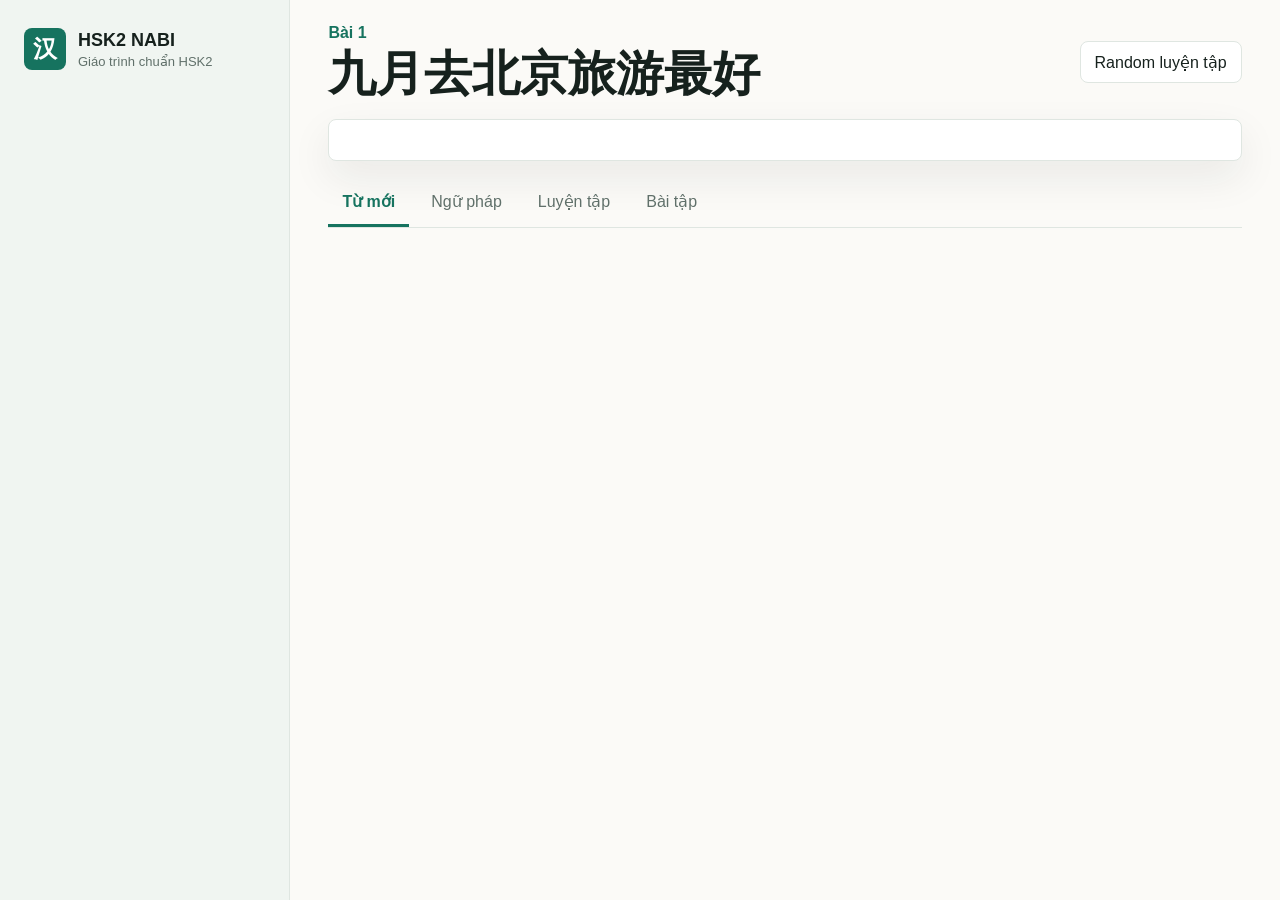
==== index.html @ 7298170f "Add files via upload" ====
<!DOCTYPE html>
<html lang="vi">
<head>
  <meta charset="UTF-8" />
  <meta name="viewport" content="width=device-width, initial-scale=1.0" />
  <meta name="description" content="Web App học HSK2 theo Giáo trình Chuẩn HSK2, data-driven, có luyện tập và nộp bài qua Telegram." />
  <title>HSK2 NABI</title>
  <link rel="stylesheet" href="styles.css" />
</head>
<body>
  <div class="app-shell">
    <aside class="sidebar">
      <div class="brand">
        <div class="brand-mark">汉</div>
        <div>
          <strong>HSK2 NABI</strong>
          <span>Giáo trình chuẩn HSK2</span>
        </div>
      </div>
      <nav id="lessonNav" class="lesson-nav" aria-label="Danh sách bài học"></nav>
    </aside>

    <main class="main">
      <header class="topbar">
        <button id="menuBtn" class="icon-btn mobile-only" type="button" aria-label="Mở danh sách bài">☰</button>
        <div>
          <p id="crumb" class="crumb">Bài 1</p>
          <h1 id="lessonTitle">九月去北京旅游最好</h1>
        </div>
        <button id="shufflePracticeBtn" class="secondary-btn" type="button">Random luyện tập</button>
      </header>

      <section id="lockedNotice" class="notice hidden">
        Bài này đang chờ bổ sung dữ liệu. Khi có file dữ liệu đúng template, giao diện sẽ dùng lại cấu trúc hiện tại.
      </section>

      <section id="lessonHero" class="lesson-hero"></section>

      <div class="tabs" role="tablist" aria-label="Mục học">
        <button class="tab active" data-tab="vocab" type="button">Từ mới</button>
        <button class="tab" data-tab="grammar" type="button">Ngữ pháp</button>
        <button class="tab" data-tab="practice" type="button">Luyện tập</button>
        <button class="tab" data-tab="homework" type="button">Bài tập</button>
      </div>

      <section id="tabContent" class="tab-content"></section>
    </main>
  </div>

  <div id="toast" class="toast hidden" role="status"></div>

  <script src="data/lesson01.js"></script>
  <script src="data/lesson02.js"></script>
  <script src="data/lesson03.js"></script>
  <script src="data/lesson04.js"></script>
  <script src="data/lesson05.js"></script>
  <script src="data/lesson06.js"></script>
  <script src="data/lesson07.js"></script>
  <script src="data/lesson08.js"></script>
  <script src="data/lesson09.js"></script>
  <script src="data/lesson10.js"></script>
  <script src="data/lesson11.js"></script>
  <script src="data/lesson12.js"></script>
  <script src="data/lesson13.js"></script>
  <script src="data/lesson14.js"></script>
  <script src="data/lesson15.js"></script>
  <script src="data/review01.js"></script>
  <script src="data/review02.js"></script>
  <script src="app.js"></script>
</body>
</html>
---- styles.css ----
:root {
  --ink: #16211d;
  --muted: #60706a;
  --paper: #fbfaf7;
  --panel: #ffffff;
  --line: #dfe6e1;
  --green: #16735f;
  --green-soft: #e8f4ef;
  --red: #b94343;
  --red-soft: #f9e9e7;
  --gold: #b7831d;
  --gold-soft: #fff3d6;
  --blue: #276b9f;
  --blue-soft: #e8f2fa;
  --shadow: 0 16px 40px rgba(29, 42, 37, .08);
}

* { box-sizing: border-box; }
body {
  margin: 0;
  min-height: 100vh;
  font-family: Arial, "Helvetica Neue", sans-serif;
  color: var(--ink);
  background: var(--paper);
}
button, input, select, textarea { font: inherit; }
button { cursor: pointer; }
.app-shell { display: grid; grid-template-columns: 290px 1fr; min-height: 100vh; }
.sidebar {
  position: sticky;
  top: 0;
  height: 100vh;
  padding: 22px 16px;
  background: #f0f5f1;
  border-right: 1px solid var(--line);
  overflow: auto;
}
.brand { display: flex; gap: 12px; align-items: center; padding: 6px 8px 18px; }
.brand-mark {
  width: 42px; height: 42px; display: grid; place-items: center;
  background: var(--green); color: white; border-radius: 8px; font-size: 24px; font-weight: 700;
}
.brand strong { display: block; font-size: 18px; }
.brand span { display: block; color: var(--muted); font-size: 13px; margin-top: 3px; }
.lesson-nav { display: grid; gap: 8px; }
.lesson-btn {
  width: 100%; text-align: left; border: 1px solid transparent; background: transparent;
  border-radius: 8px; padding: 11px 12px; color: var(--ink);
}
.lesson-btn:hover { background: #fff; border-color: var(--line); }
.lesson-btn.active { background: var(--green); color: #fff; }
.lesson-btn.locked { color: #84928d; }
.lesson-btn small { display: block; margin-top: 3px; opacity: .78; line-height: 1.3; }
.main { padding: 24px clamp(16px, 3vw, 42px) 48px; min-width: 0; }
.topbar {
  display: flex; align-items: center; justify-content: space-between; gap: 18px;
  margin-bottom: 18px;
}
.crumb { color: var(--green); font-weight: 700; margin: 0 0 6px; }
h1 { margin: 0; font-size: clamp(28px, 4vw, 48px); letter-spacing: 0; line-height: 1.1; }
h2 { margin: 0 0 14px; font-size: 24px; }
h3 { margin: 0 0 10px; font-size: 18px; }
.secondary-btn, .primary-btn, .ghost-btn, .icon-btn {
  border: 1px solid var(--line); background: #fff; color: var(--ink);
  border-radius: 8px; padding: 10px 14px; min-height: 42px;
}
.primary-btn { background: var(--green); color: #fff; border-color: var(--green); }
.ghost-btn { background: transparent; }
.icon-btn { width: 42px; padding: 0; }
.mobile-only { display: none; }
.notice, .lesson-hero, .panel {
  background: var(--panel); border: 1px solid var(--line); border-radius: 8px; box-shadow: var(--shadow);
}
.notice { padding: 14px 16px; margin-bottom: 16px; color: var(--gold); background: var(--gold-soft); }
.hidden { display: none !important; }
.lesson-hero {
  padding: 20px; margin-bottom: 16px;
  display: grid; grid-template-columns: 1.2fr .8fr; gap: 16px;
}
.hero-card { border-left: 4px solid var(--green); padding-left: 14px; }
.source-badge {
  display: inline-flex; align-items: center; gap: 6px; border-radius: 999px;
  padding: 5px 9px; font-size: 12px; font-weight: 700; background: var(--green-soft); color: var(--green);
}
.source-badge.ai { background: var(--blue-soft); color: var(--blue); }
.source-badge.book { background: var(--gold-soft); color: var(--gold); }
.source-badge.inferred { background: #f2eef8; color: #6a4c93; }
.hero-meta { display: grid; grid-template-columns: repeat(3, 1fr); gap: 10px; }
.meta-box { background: #f6f8f6; border: 1px solid var(--line); border-radius: 8px; padding: 12px; }
.meta-box strong { display: block; font-size: 22px; }
.meta-box span { color: var(--muted); font-size: 13px; }
.tabs {
  display: flex; gap: 8px; border-bottom: 1px solid var(--line); margin: 18px 0;
  overflow-x: auto;
}
.tab {
  border: 0; background: transparent; padding: 13px 14px; color: var(--muted);
  border-bottom: 3px solid transparent; white-space: nowrap;
}
.tab.active { color: var(--green); border-color: var(--green); font-weight: 700; }
.tab-content { display: grid; gap: 16px; }
.panel { padding: 18px; }
.grid { display: grid; gap: 14px; }
.two { grid-template-columns: repeat(2, minmax(0, 1fr)); }
.three { grid-template-columns: repeat(3, minmax(0, 1fr)); }
.vocab-card { border: 1px solid var(--line); border-radius: 8px; padding: 15px; background: #fff; }
.hanzi { font-size: 32px; font-weight: 700; }
.pinyin { color: var(--blue); margin-top: 4px; }
.meaning { font-weight: 700; margin-top: 10px; }
.example { color: var(--muted); line-height: 1.55; margin-top: 10px; }
.mode-bar { display: flex; flex-wrap: wrap; gap: 8px; margin-bottom: 14px; }
.mode-btn { border: 1px solid var(--line); background: #fff; border-radius: 999px; padding: 8px 12px; }
.mode-btn.active { background: var(--green); border-color: var(--green); color: #fff; }
.quiz-box { border: 1px solid var(--line); border-radius: 8px; padding: 16px; background: #fff; }
.prompt { font-size: 24px; font-weight: 700; margin: 8px 0 14px; line-height: 1.35; }
.options { display: grid; gap: 10px; }
.option-btn {
  text-align: left; border: 1px solid var(--line); background: #fff; border-radius: 8px; padding: 12px;
}
.option-btn.correct { border-color: var(--green); background: var(--green-soft); }
.option-btn.wrong { border-color: var(--red); background: var(--red-soft); }
.flashcard {
  min-height: 210px; display: grid; place-items: center; text-align: center;
  border: 1px solid var(--line); border-radius: 8px; background: #fff; padding: 24px;
}
.flashcard .hanzi { font-size: 58px; }
.match-grid { display: grid; grid-template-columns: 1fr 1fr; gap: 12px; }
.match-col { display: grid; gap: 8px; }
.match-item { border: 1px solid var(--line); background: #fff; border-radius: 8px; padding: 11px; min-height: 48px; }
.match-item.selected { outline: 3px solid #9ccdbf; }
.match-item.done { background: var(--green-soft); border-color: var(--green); }
.fill-input {
  width: 100%; border: 1px solid var(--line); border-radius: 8px; padding: 12px;
}
.grammar-item { border-left: 4px solid var(--blue); padding-left: 14px; margin-bottom: 16px; }
.structure { font-weight: 700; color: var(--blue); }
.exercise { border-top: 1px solid var(--line); padding-top: 16px; margin-top: 16px; }
.exercise-head { display: flex; justify-content: space-between; gap: 12px; align-items: start; margin-bottom: 12px; }
.exercise-title { margin: 0; font-weight: 700; }
.answer-row { margin-top: 10px; color: var(--muted); }
.actions { display: flex; flex-wrap: wrap; gap: 10px; margin-top: 16px; }
.submission { display: grid; gap: 12px; max-width: 560px; }
.result-box { margin-top: 16px; border-radius: 8px; padding: 16px; background: var(--green-soft); border: 1px solid #b7dbd0; }
.result-box.bad { background: var(--red-soft); border-color: #edc0bc; }
.script-box {
  white-space: pre-wrap; background: #f5f7f6; border: 1px solid var(--line);
  border-radius: 8px; padding: 12px; line-height: 1.6;
}
.toast {
  position: fixed; right: 18px; bottom: 18px; background: var(--ink); color: #fff;
  border-radius: 8px; padding: 12px 14px; max-width: 360px; box-shadow: var(--shadow);
}
@media (max-width: 860px) {
  .app-shell { grid-template-columns: 1fr; }
  .sidebar { position: fixed; z-index: 10; inset: 0 auto 0 0; width: 290px; transform: translateX(-105%); transition: .2s; }
  .sidebar.open { transform: translateX(0); }
  .mobile-only { display: inline-grid; place-items: center; }
  .lesson-hero, .two, .three { grid-template-columns: 1fr; }
  .topbar { align-items: start; }
  #shufflePracticeBtn { display: none; }
  .prompt { font-size: 22px; }
  .hanzi { font-size: 36px; }
  .flashcard .hanzi { font-size: 64px; }
  .match-grid { grid-template-columns: 1fr; }
  .mode-bar { flex-wrap: nowrap; overflow-x: auto; padding-bottom: 4px; }
}
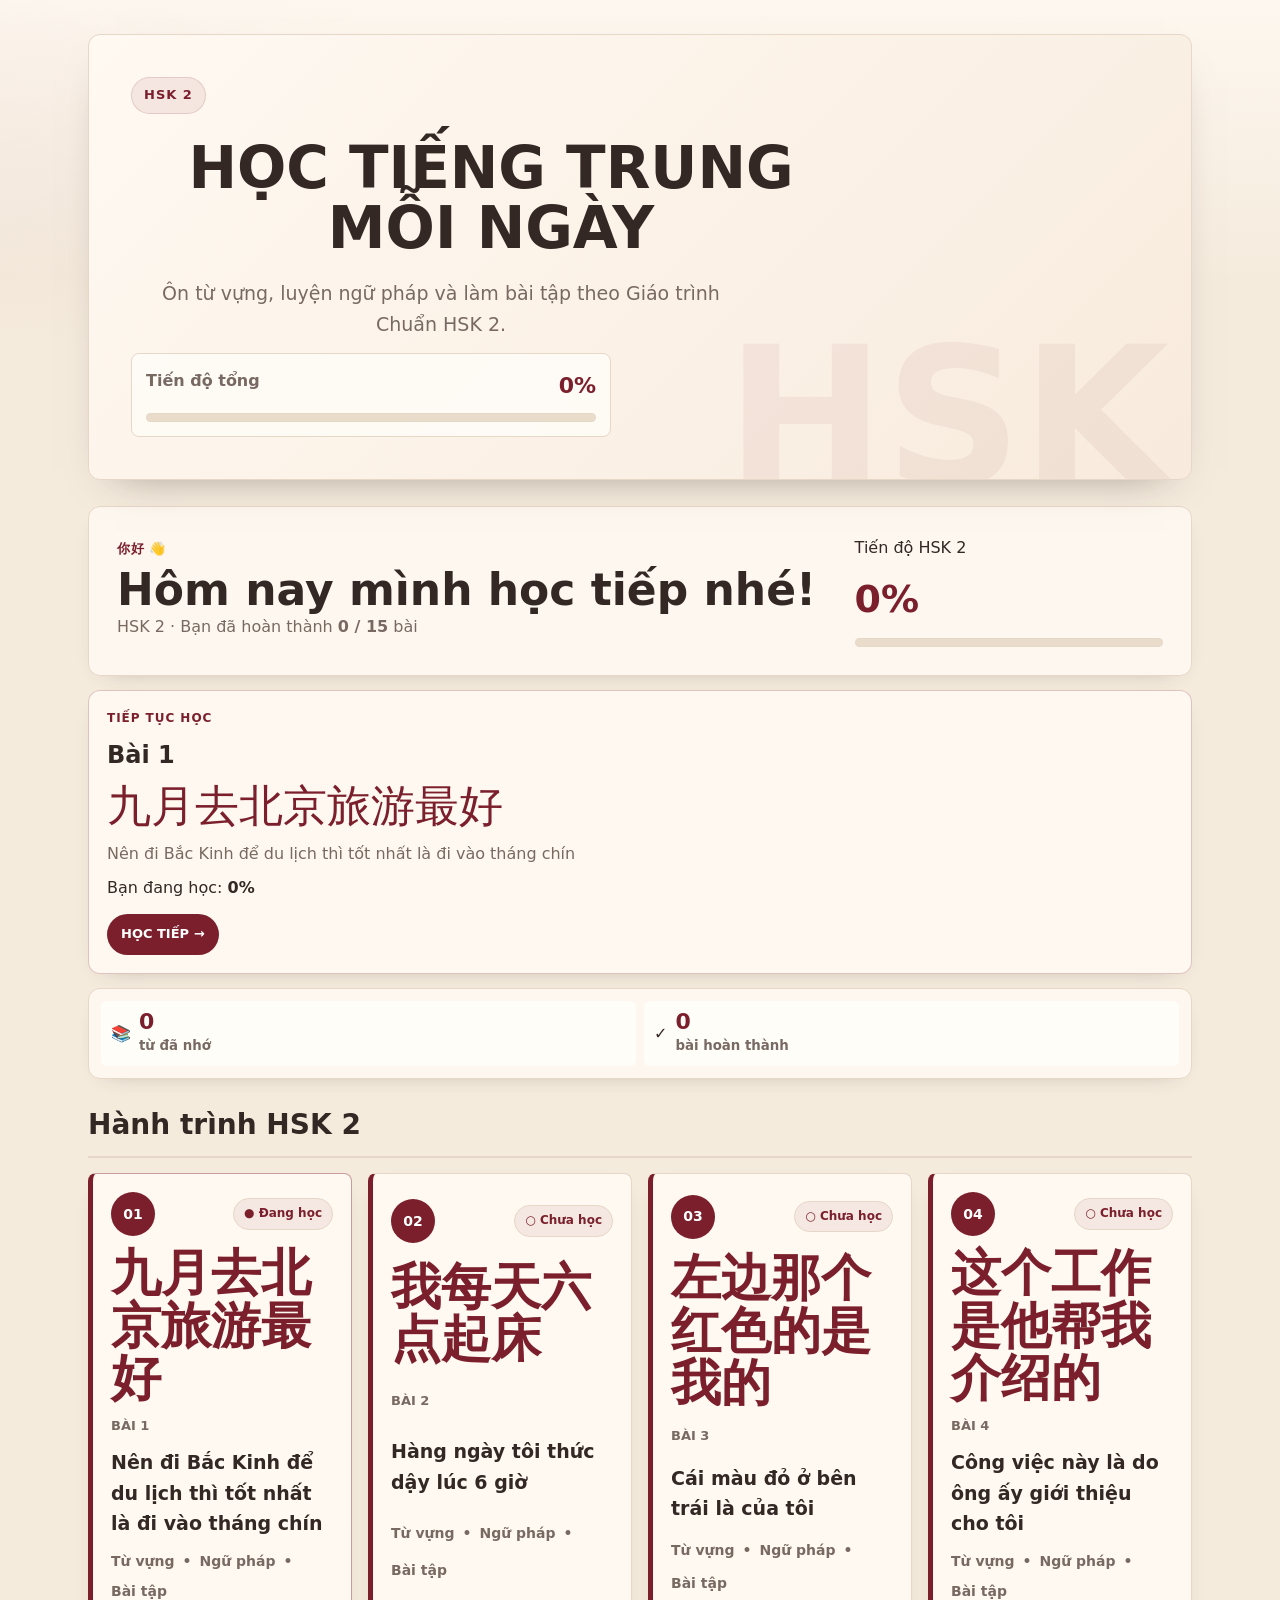
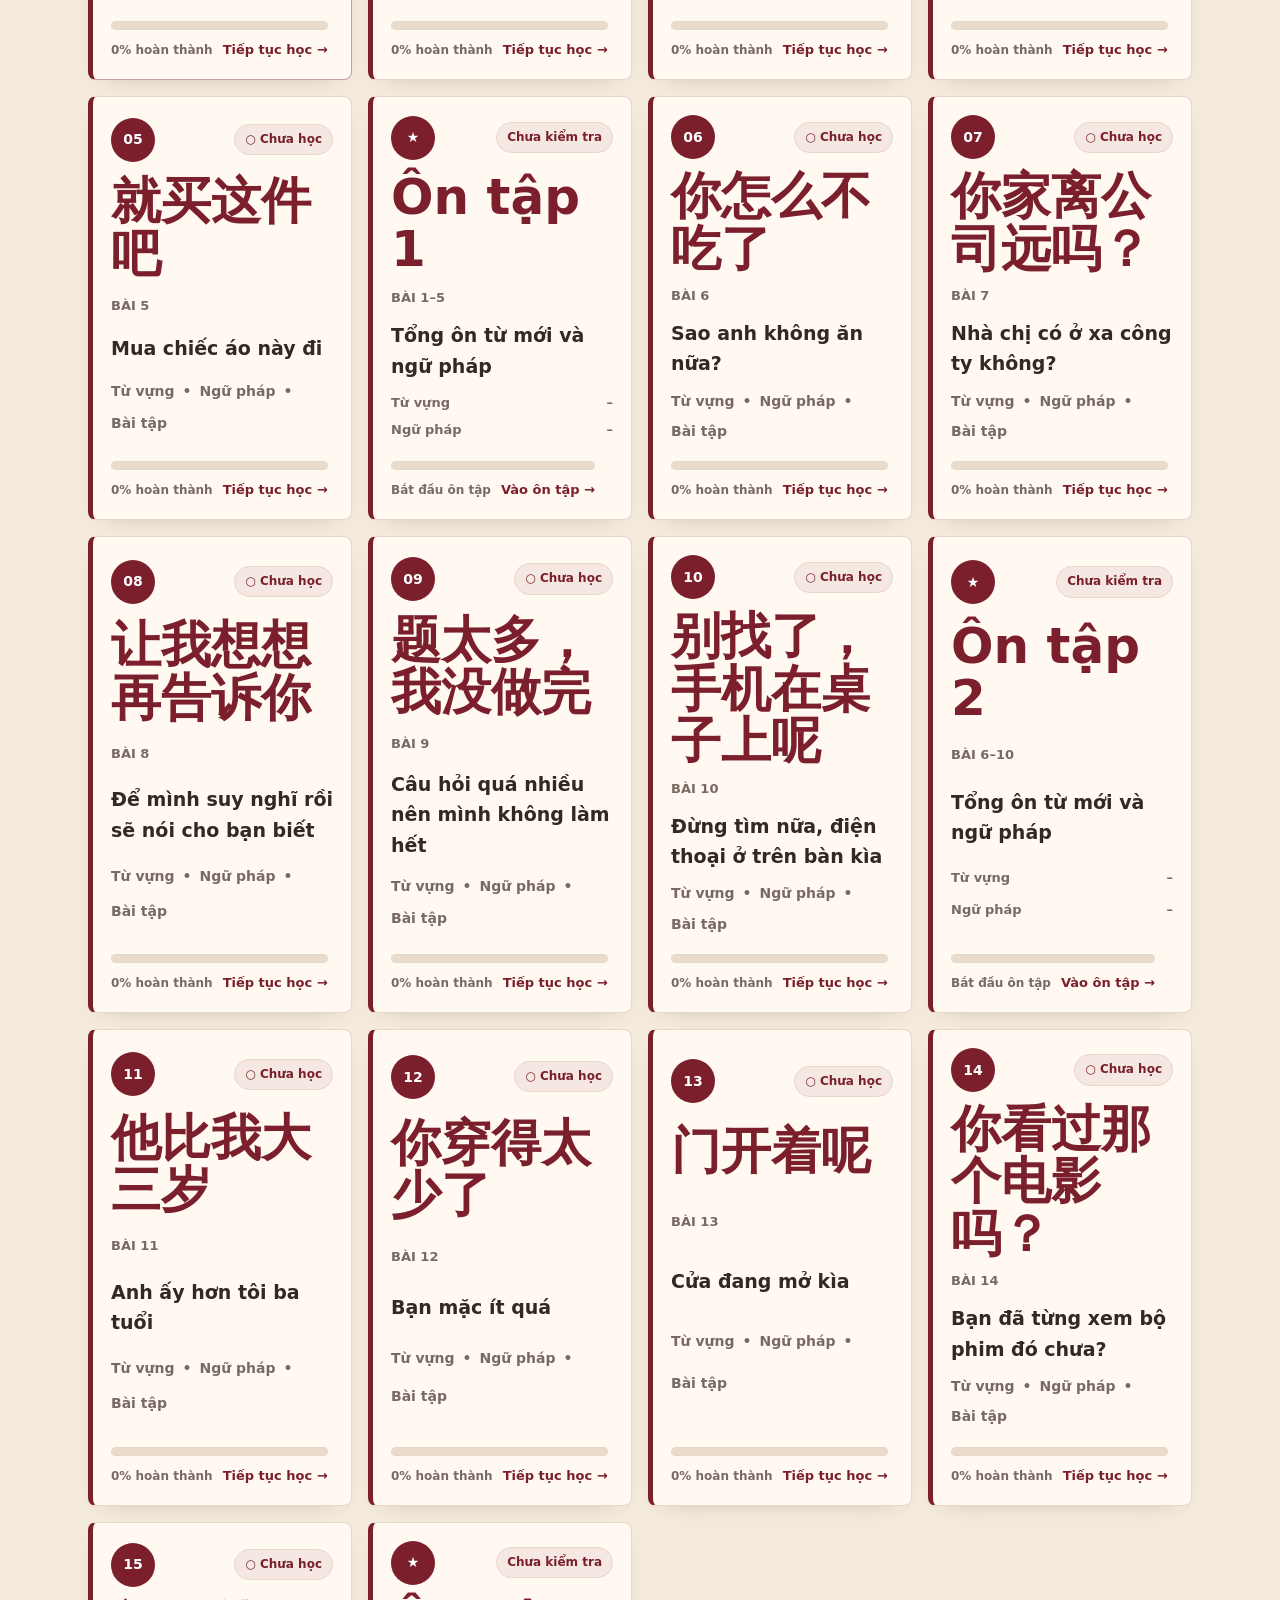
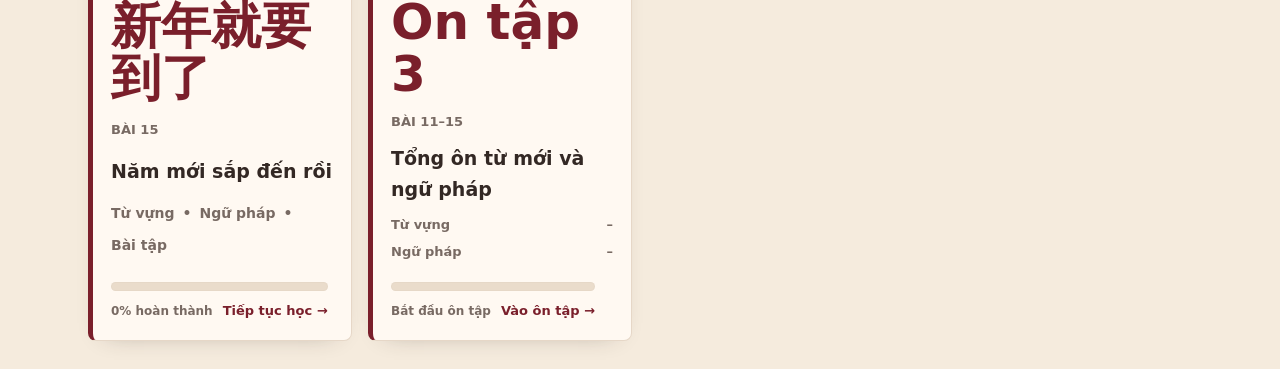
==== commit ecc596a4: "Package complete HSK2 web app for GitHub" ====
--- a/index.html
+++ b/index.html
@@ -1,71 +1,40 @@
 <!DOCTYPE html>
 <html lang="vi">
 <head>
-  <meta charset="UTF-8" />
-  <meta name="viewport" content="width=device-width, initial-scale=1.0" />
-  <meta name="description" content="Web App học HSK2 theo Giáo trình Chuẩn HSK2, data-driven, có luyện tập và nộp bài qua Telegram." />
-  <title>HSK2 NABI</title>
-  <link rel="stylesheet" href="styles.css" />
+  <meta charset="UTF-8">
+  <meta name="viewport" content="width=device-width, initial-scale=1.0, maximum-scale=1.0, user-scalable=no">
+  <title>Khóa học Chuẩn HSK2 - NABI</title>
+  <link rel="icon" href="data:,">
+  <link rel="stylesheet" href="styles/main.css">
 </head>
 <body>
-  <div class="app-shell">
-    <aside class="sidebar">
-      <div class="brand">
-        <div class="brand-mark">汉</div>
+  <div class="container home-container">
+    <header class="home-header">
+      <div class="header-badge">HSK 2</div>
+      <h1>HỌC TIẾNG TRUNG MỖI NGÀY</h1>
+      <p>Ôn từ vựng, luyện ngữ pháp và làm bài tập theo Giáo trình Chuẩn HSK 2.</p>
+      <div class="home-progress-card">
         <div>
-          <strong>HSK2 NABI</strong>
-          <span>Giáo trình chuẩn HSK2</span>
+          <span class="home-progress-label">Tiến độ tổng</span>
+          <strong id="overall-progress-text">0%</strong>
+        </div>
+        <div class="progress-bar-container">
+          <div id="overall-progress-bar" class="progress-bar" style="width: 0%;"></div>
         </div>
       </div>
-      <nav id="lessonNav" class="lesson-nav" aria-label="Danh sách bài học"></nav>
-    </aside>
+    </header>
 
-    <main class="main">
-      <header class="topbar">
-        <button id="menuBtn" class="icon-btn mobile-only" type="button" aria-label="Mở danh sách bài">☰</button>
-        <div>
-          <p id="crumb" class="crumb">Bài 1</p>
-          <h1 id="lessonTitle">九月去北京旅游最好</h1>
-        </div>
-        <button id="shufflePracticeBtn" class="secondary-btn" type="button">Random luyện tập</button>
-      </header>
-
-      <section id="lockedNotice" class="notice hidden">
-        Bài này đang chờ bổ sung dữ liệu. Khi có file dữ liệu đúng template, giao diện sẽ dùng lại cấu trúc hiện tại.
-      </section>
-
-      <section id="lessonHero" class="lesson-hero"></section>
-
-      <div class="tabs" role="tablist" aria-label="Mục học">
-        <button class="tab active" data-tab="vocab" type="button">Từ mới</button>
-        <button class="tab" data-tab="grammar" type="button">Ngữ pháp</button>
-        <button class="tab" data-tab="practice" type="button">Luyện tập</button>
-        <button class="tab" data-tab="homework" type="button">Bài tập</button>
+    <main>
+      <div class="course-stage-header">
+        <h2>Giai đoạn 1: Bài 1 – Bài 8</h2>
       </div>
 
-      <section id="tabContent" class="tab-content"></section>
+      <div class="lesson-grid" id="lesson-grid"></div>
     </main>
   </div>
 
-  <div id="toast" class="toast hidden" role="status"></div>
-
-  <script src="data/lesson01.js"></script>
-  <script src="data/lesson02.js"></script>
-  <script src="data/lesson03.js"></script>
-  <script src="data/lesson04.js"></script>
-  <script src="data/lesson05.js"></script>
-  <script src="data/lesson06.js"></script>
-  <script src="data/lesson07.js"></script>
-  <script src="data/lesson08.js"></script>
-  <script src="data/lesson09.js"></script>
-  <script src="data/lesson10.js"></script>
-  <script src="data/lesson11.js"></script>
-  <script src="data/lesson12.js"></script>
-  <script src="data/lesson13.js"></script>
-  <script src="data/lesson14.js"></script>
-  <script src="data/lesson15.js"></script>
-  <script src="data/review01.js"></script>
-  <script src="data/review02.js"></script>
-  <script src="app.js"></script>
+  <script src="data/lesson-manifest.js"></script>
+  <script src="js/storage.js"></script>
+  <script src="js/app.js"></script>
 </body>
 </html>
--- a/styles/main.css
+++ b/styles/main.css
@@ -0,0 +1,3743 @@
+/* ==========================================================================
+   HSK2 Learning Web App - Complete Responsive Stylesheet
+   Optimized for Mobile (375px-430px), Tablet/iPad (768px-1024px), Desktop (1440px)
+   ========================================================================== */
+
+:root {
+  --primary: #7A1F2B;
+  --primary-hover: #651722;
+  --primary-light: #F4E4E4;
+  --success: #4F7A42;
+  --success-light: #EEF5EA;
+  --danger: #A33A35;
+  --danger-light: #FBECEA;
+  --warning: #9A6A22;
+  --warning-light: #FFF4D8;
+  --bg-color: #F5EBDD;
+  --card-bg: #FFF9F2;
+  --text-main: #332824;
+  --text-muted: #786A63;
+  --border-color: #E6D7C7;
+  --ink-soft: #4A3A35;
+  --cream-deep: #F0DFC9;
+  --paper-warm: #FFFDF8;
+  --shadow-sm: 0 1px 2px 0 rgb(51 40 36 / 0.08);
+  --shadow-md: 0 8px 24px -18px rgb(51 40 36 / 0.45);
+  --shadow-lg: 0 18px 42px -28px rgb(51 40 36 / 0.55);
+  --font-family: system-ui, -apple-system, BlinkMacSystemFont, "Segoe UI", Roboto, "PingFang SC", "Microsoft YaHei", "SimHei", sans-serif;
+  --radius-sm: 6px;
+  --radius-md: 8px;
+  --radius-lg: 12px;
+}
+
+* {
+  box-sizing: border-box;
+  margin: 0;
+  padding: 0;
+  -webkit-tap-highlight-color: transparent;
+}
+
+body {
+  font-family: var(--font-family);
+  background-color: var(--bg-color);
+  color: var(--text-main);
+  line-height: 1.6;
+  font-size: 16px;
+  overflow-x: hidden;
+}
+
+html {
+  scroll-padding-top: 320px;
+}
+
+.container {
+  max-width: 860px;
+  margin: 0 auto;
+  padding: 16px;
+  width: 100%;
+}
+
+/* Utilities */
+.card {
+  background: var(--card-bg);
+  border-radius: var(--radius-md);
+  padding: 20px;
+  box-shadow: var(--shadow-sm);
+  border: 1px solid var(--border-color);
+  margin-bottom: 20px;
+}
+
+.text-center { text-align: center; }
+.text-muted { color: var(--text-muted); }
+.mt-10 { margin-top: 10px; }
+.mt-15 { margin-top: 15px; }
+.mt-20 { margin-top: 20px; }
+.mb-15 { margin-bottom: 15px; }
+.mb-20 { margin-bottom: 20px; }
+.my-15 { margin-top: 15px; margin-bottom: 15px; }
+.p-20 { padding: 20px; }
+.p-30 { padding: 30px; }
+.flex-center-gap { display: flex; justify-content: center; gap: 12px; flex-wrap: wrap; }
+
+/* Buttons */
+.btn {
+  display: inline-flex;
+  align-items: center;
+  justify-content: center;
+  padding: 10px 18px;
+  font-size: 15px;
+  font-weight: 600;
+  border-radius: var(--radius-sm);
+  border: 1px solid var(--border-color);
+  background: #FFF9F2;
+  color: var(--text-main);
+  cursor: pointer;
+  transition: all 0.2s ease;
+  user-select: none;
+  touch-action: manipulation;
+}
+
+.btn:hover { background: #EFE2D2; border-color: var(--border-color); }
+.btn-primary { background: var(--primary); color: #FFF9F2; border-color: var(--primary); }
+.btn-primary:hover { background: var(--primary-hover); border-color: var(--primary-hover); }
+.btn-success { background: var(--success); color: #FFF9F2; border-color: var(--success); }
+.btn-danger { background: var(--danger); color: #FFF9F2; border-color: var(--danger); }
+.btn-secondary { background: var(--text-muted); color: #FFF9F2; border-color: var(--text-muted); }
+.btn-sm { padding: 6px 12px; font-size: 13px; }
+.btn-large { width: 100%; font-size: 17px; padding: 14px; }
+
+.badge {
+  display: inline-block;
+  padding: 4px 10px;
+  font-size: 12px;
+  font-weight: 700;
+  border-radius: 9999px;
+}
+.badge-success { background: var(--success-light); color: var(--success); }
+.badge-danger { background: var(--danger-light); color: var(--danger); }
+.badge-primary { background: var(--primary-light); color: var(--primary); }
+.badge-secondary { background: #EFE2D2; color: var(--text-muted); }
+
+/* Alerts */
+.alert {
+  padding: 12px 16px;
+  border-radius: var(--radius-sm);
+  font-size: 14px;
+  margin-top: 10px;
+}
+.alert-success { background: var(--success-light); color: #15803d; border: 1px solid #bbf7d0; }
+.alert-danger { background: var(--danger-light); color: #b91c1c; border: 1px solid #fecaca; }
+
+/* Progress Bar */
+.progress-bar-container {
+  height: 8px;
+  background: #EADCCB;
+  border-radius: 9999px;
+  overflow: hidden;
+}
+.progress-bar {
+  height: 100%;
+  background: var(--success);
+  transition: width 0.4s ease;
+}
+.progress-text {
+  font-size: 12px;
+  color: var(--text-muted);
+  font-weight: 600;
+}
+
+/* ==========================================================================
+   Home Page Styles
+   ========================================================================== */
+.home-header {
+  text-align: center;
+  margin-bottom: 25px;
+  padding: 20px 0;
+}
+.header-badge {
+  display: inline-block;
+  font-size: 12px;
+  font-weight: 700;
+  letter-spacing: 1px;
+  color: var(--primary);
+  background: var(--primary-light);
+  padding: 4px 12px;
+  border-radius: 9999px;
+  margin-bottom: 10px;
+}
+.home-header h1 {
+  font-size: 24px;
+  font-weight: 800;
+  color: var(--text-main);
+  margin-bottom: 6px;
+}
+.home-header p {
+  color: var(--text-muted);
+  font-size: 14px;
+}
+
+.course-stage-header h2 {
+  font-size: 18px;
+  font-weight: 700;
+  margin-bottom: 15px;
+  padding-bottom: 8px;
+  border-bottom: 2px solid var(--border-color);
+}
+
+.lesson-grid {
+  display: grid;
+  grid-template-columns: 1fr;
+  gap: 14px;
+}
+
+.lesson-card {
+  background: var(--card-bg);
+  border: 1px solid var(--border-color);
+  border-radius: var(--radius-md);
+  padding: 18px;
+  text-decoration: none;
+  color: inherit;
+  box-shadow: var(--shadow-sm);
+  display: flex;
+  flex-direction: column;
+  gap: 8px;
+  transition: transform 0.2s, box-shadow 0.2s;
+}
+
+.lesson-card.active-card {
+  border-left: 5px solid var(--primary);
+}
+
+.lesson-card.active-card:hover {
+  transform: translateY(-2px);
+  box-shadow: var(--shadow-md);
+}
+
+.lesson-card.disabled {
+  opacity: 0.6;
+  cursor: not-allowed;
+  background: var(--paper-warm);
+}
+
+.lesson-card-header {
+  display: flex;
+  justify-content: space-between;
+  align-items: center;
+}
+
+.lesson-num-tag {
+  font-weight: 700;
+  color: var(--primary);
+  font-size: 14px;
+}
+.lesson-status-badge {
+  font-size: 11px;
+  font-weight: 700;
+  background: var(--primary-light);
+  color: var(--primary);
+  padding: 2px 8px;
+  border-radius: 9999px;
+}
+
+.lesson-title-zh {
+  font-size: 20px;
+  font-weight: 700;
+  color: var(--text-main);
+}
+.lesson-title-vi {
+  font-size: 13px;
+  color: var(--text-muted);
+}
+.lesson-card-footer {
+  margin-top: 8px;
+}
+
+.review-stage-box {
+  background: #EFE2D2;
+  border: 1px dashed var(--border-color);
+  border-radius: var(--radius-md);
+  padding: 16px;
+  text-align: center;
+  color: var(--text-muted);
+}
+
+/* ==========================================================================
+   Lesson Page Header & Navigation
+   ========================================================================== */
+.lesson-header {
+  margin-bottom: 20px;
+}
+.nav-bar-top {
+  display: flex;
+  justify-content: space-between;
+  align-items: center;
+  margin-bottom: 12px;
+}
+.btn-back {
+  text-decoration: none;
+  font-size: 14px;
+  font-weight: 600;
+  color: var(--primary);
+}
+.lesson-top-progress-wrap {
+  width: 140px;
+  display: flex;
+  flex-direction: column;
+  align-items: flex-end;
+  gap: 2px;
+}
+.lesson-top-progress-wrap .progress-bar-container {
+  width: 100%;
+}
+
+.lesson-title-banner {
+  background: linear-gradient(135deg, var(--primary), var(--primary));
+  color: #FFF9F2;
+  padding: 18px 20px;
+  border-radius: var(--radius-md);
+  margin-bottom: 15px;
+  box-shadow: var(--shadow-sm);
+}
+.lesson-title-banner h1 {
+  font-size: 22px;
+  font-weight: 800;
+  margin-bottom: 4px;
+}
+.lesson-title-banner p {
+  font-size: 14px;
+  opacity: 0.9;
+}
+
+/* Tabs */
+.tabs {
+  display: flex;
+  background: #EADCCB;
+  padding: 4px;
+  border-radius: var(--radius-md);
+  gap: 4px;
+  overflow-x: auto;
+  scrollbar-width: none;
+}
+.tabs::-webkit-scrollbar { display: none; }
+
+.tab-btn {
+  flex: 1;
+  min-width: 80px;
+  padding: 10px 8px;
+  border: none;
+  background: transparent;
+  font-size: 14px;
+  font-weight: 600;
+  color: var(--text-muted);
+  border-radius: var(--radius-sm);
+  cursor: pointer;
+  transition: all 0.2s;
+  white-space: nowrap;
+}
+.tab-btn.active {
+  background: #FFF9F2;
+  color: var(--primary);
+  box-shadow: var(--shadow-sm);
+}
+.tab-pane {
+  display: none;
+}
+.tab-pane.active {
+  display: block;
+  animation: fadeIn 0.25s ease;
+}
+
+@keyframes fadeIn {
+  from { opacity: 0; transform: translateY(4px); }
+  to { opacity: 1; transform: translateY(0); }
+}
+
+/* ==========================================================================
+   Vocabulary Table & Speech
+   ========================================================================== */
+.vocab-table-container {
+  overflow-x: auto;
+  margin-top: 10px;
+}
+table {
+  width: 100%;
+  border-collapse: collapse;
+  font-size: 15px;
+}
+th, td {
+  padding: 12px;
+  text-align: left;
+  border-bottom: 1px solid var(--border-color);
+}
+th {
+  background: var(--paper-warm);
+  font-weight: 700;
+  color: var(--text-muted);
+  font-size: 13px;
+}
+.hanzi-text {
+  font-size: 19px;
+  font-weight: 700;
+  color: var(--text-main);
+  margin-right: 6px;
+}
+.pinyin-text {
+  color: #8A312D;
+  font-weight: 600;
+}
+.tag-wordtype {
+  font-size: 12px;
+  background: #EFE2D2;
+  padding: 2px 6px;
+  border-radius: 4px;
+  color: #475569;
+}
+.btn-speak {
+  border: none;
+  background: none;
+  cursor: pointer;
+  font-size: 16px;
+  opacity: 0.7;
+  transition: opacity 0.2s;
+}
+.btn-speak:hover { opacity: 1; }
+.vocab-example {
+  margin-top: 4px;
+  color: var(--text-muted);
+}
+
+/* ==========================================================================
+   Flashcard Styles
+   ========================================================================== */
+.section-title-row {
+  display: flex;
+  justify-content: space-between;
+  align-items: center;
+  flex-wrap: wrap;
+  gap: 10px;
+  margin-bottom: 15px;
+}
+.fc-stats-bar {
+  display: flex;
+  gap: 12px;
+  font-size: 13px;
+  font-weight: 600;
+}
+.fc-filter-tabs {
+  display: flex;
+  gap: 8px;
+  margin-bottom: 15px;
+  flex-wrap: wrap;
+}
+.fc-filter-tabs .btn {
+  font-size: 13px;
+}
+.flashcard-section {
+  display: flex;
+  flex-direction: column;
+  align-items: center;
+}
+.flashcard-container {
+  width: 100%;
+  max-width: 360px;
+  height: 220px;
+  perspective: 1000px;
+  margin-bottom: 16px;
+}
+.flashcard {
+  width: 100%;
+  height: 100%;
+  position: relative;
+  transition: transform 0.5s cubic-bezier(0.4, 0, 0.2, 1);
+  transform-style: preserve-3d;
+  cursor: pointer;
+}
+.flashcard.flipped {
+  transform: rotateY(180deg);
+}
+.flashcard-front, .flashcard-back {
+  width: 100%;
+  height: 100%;
+  position: absolute;
+  backface-visibility: hidden;
+  border-radius: var(--radius-lg);
+  display: flex;
+  flex-direction: column;
+  justify-content: center;
+  align-items: center;
+  padding: 20px;
+  box-shadow: var(--shadow-md);
+  border: 1px solid var(--border-color);
+  background: #FFF9F2;
+  text-align: center;
+}
+.flashcard-back {
+  transform: rotateY(180deg);
+  background: #fdfefe;
+  border-color: var(--border-color);
+}
+.fc-hanzi {
+  font-size: 48px;
+  font-weight: 800;
+  color: var(--text-main);
+  margin-bottom: 6px;
+}
+.fc-hint-tap {
+  color: var(--text-muted);
+}
+.fc-side-label {
+  align-self: start;
+  color: var(--text-muted);
+  font-size: 12px;
+  font-weight: 800;
+  letter-spacing: 0.08em;
+  text-transform: uppercase;
+}
+.fc-pinyin {
+  font-size: 20px;
+  font-weight: 700;
+  color: #8A312D;
+  margin-bottom: 6px;
+}
+.fc-meaning {
+  font-size: 18px;
+  font-weight: 700;
+  color: var(--text-main);
+  margin-bottom: 10px;
+}
+.fc-example-item {
+  background: var(--paper-warm);
+  padding: 8px 12px;
+  border-radius: var(--radius-sm);
+  font-size: 13px;
+  text-align: left;
+  overflow-wrap: anywhere;
+}
+.fc-controls, .fc-status-controls {
+  display: flex;
+  gap: 10px;
+  margin-bottom: 12px;
+  width: 100%;
+  max-width: 360px;
+}
+.fc-controls .btn, .fc-status-controls .btn {
+  flex: 1;
+}
+.fc-progress {
+  font-size: 14px;
+  font-weight: 700;
+  color: var(--text-muted);
+}
+.btn-fc-audio {
+  position: absolute;
+  top: 12px;
+  right: 12px;
+  border: none;
+  background: #EFE2D2;
+  font-size: 18px;
+  padding: 6px;
+  border-radius: 50%;
+  cursor: pointer;
+}
+
+/* ==========================================================================
+   Grammar Module Styles
+   ========================================================================== */
+.grammar-item {
+  margin-bottom: 20px;
+}
+.grammar-header {
+  display: flex;
+  align-items: center;
+  gap: 10px;
+  margin-bottom: 12px;
+}
+.grammar-badge {
+  background: #e0e7ff;
+  color: #3730a3;
+  font-size: 12px;
+  font-weight: 700;
+  padding: 3px 8px;
+  border-radius: 4px;
+}
+.grammar-name {
+  font-size: 18px;
+  font-weight: 700;
+}
+.grammar-formula-box {
+  background: var(--paper-warm);
+  border-left: 4px solid var(--primary);
+  padding: 10px 14px;
+  border-radius: 0 var(--radius-sm) var(--radius-sm) 0;
+  margin-bottom: 12px;
+}
+.grammar-formula {
+  font-family: ui-monospace, SFMono-Regular, Menlo, Monaco, Consolas, monospace;
+  font-size: 14px;
+  color: #1e40af;
+  font-weight: 600;
+  margin-top: 4px;
+}
+.grammar-negative-box {
+  background: #fffbeb;
+  border: 1px solid #fef3c7;
+  padding: 10px 14px;
+  border-radius: var(--radius-sm);
+  margin-top: 10px;
+  font-size: 14px;
+}
+.grammar-examples {
+  list-style: none;
+  margin-top: 8px;
+  display: flex;
+  flex-direction: column;
+  gap: 10px;
+}
+.grammar-example-item {
+  background: var(--paper-warm);
+  padding: 10px 14px;
+  border-radius: var(--radius-sm);
+  border: 1px solid var(--border-color);
+}
+.ex-zh {
+  font-size: 16px;
+  font-weight: 700;
+  color: var(--text-main);
+}
+.ex-py {
+  color: #8A312D;
+}
+.ex-vi {
+  color: var(--text-muted);
+  font-size: 14px;
+}
+.grammar-quick-quiz {
+  margin-top: 16px;
+  background: var(--primary-light);
+  border: 1px dashed var(--border-color);
+  padding: 14px;
+  border-radius: var(--radius-sm);
+}
+.quiz-title {
+  font-weight: 700;
+  font-size: 14px;
+  color: var(--primary-hover);
+  margin-bottom: 6px;
+}
+.quiz-q {
+  font-size: 14px;
+  font-weight: 600;
+  margin-bottom: 10px;
+}
+.quiz-opts {
+  display: flex;
+  flex-wrap: wrap;
+  gap: 8px;
+}
+
+/* ==========================================================================
+   Practice & Vocab Games
+   ========================================================================== */
+.game-mode-grid {
+  display: grid;
+  grid-template-columns: 1fr;
+  gap: 12px;
+  margin-top: 15px;
+}
+.game-card-btn {
+  background: #FFF9F2;
+  border: 1px solid var(--border-color);
+  border-radius: var(--radius-md);
+  padding: 16px;
+  display: flex;
+  flex-direction: column;
+  text-align: left;
+  cursor: pointer;
+  transition: all 0.2s ease;
+  box-shadow: var(--shadow-sm);
+}
+.game-card-btn:hover {
+  border-color: var(--primary);
+  transform: translateY(-2px);
+  box-shadow: var(--shadow-md);
+}
+.game-icon { font-size: 28px; margin-bottom: 6px; }
+.game-title { font-size: 16px; font-weight: 700; color: var(--text-main); }
+.game-desc { font-size: 13px; color: var(--text-muted); }
+
+.game-header-bar {
+  display: flex;
+  justify-content: space-between;
+  align-items: center;
+  margin-bottom: 12px;
+}
+.game-score-badge {
+  font-size: 13px;
+  font-weight: 700;
+  background: var(--primary-light);
+  color: var(--primary);
+  padding: 4px 10px;
+  border-radius: 9999px;
+}
+
+/* Matching Game */
+.matching-columns {
+  display: grid;
+  grid-template-columns: minmax(0, 1fr) minmax(0, 1fr);
+  gap: 14px;
+  margin-top: 15px;
+}
+.matching-col {
+  display: flex;
+  flex-direction: column;
+  gap: 10px;
+}
+.match-item {
+  padding: 14px;
+  border-radius: var(--radius-sm);
+  border: 2px solid var(--border-color);
+  background: #FFF9F2;
+  font-size: 15px;
+  font-weight: 600;
+  cursor: pointer;
+  transition: all 0.15s ease;
+  text-align: center;
+  touch-action: manipulation;
+  min-width: 0;
+  overflow-wrap: anywhere;
+  white-space: normal;
+}
+.match-item:hover { border-color: #94a3b8; }
+.match-item.selected {
+  border-color: var(--primary);
+  background: var(--primary-light);
+  color: var(--primary);
+}
+.match-item.matched {
+  border-color: var(--success);
+  background: var(--success-light);
+  color: var(--success);
+  cursor: default;
+  opacity: 0.6;
+}
+.match-hanzi { font-size: 18px; font-weight: 700; display: block; }
+.match-pinyin { color: var(--text-muted); font-size: 12px; }
+
+.shake-error {
+  animation: shake 0.4s;
+  border-color: var(--danger) !important;
+  background: var(--danger-light) !important;
+}
+@keyframes shake {
+  0%, 100% { transform: translateX(0); }
+  20%, 60% { transform: translateX(-6px); }
+  40%, 80% { transform: translateX(6px); }
+}
+
+/* Quiz Options */
+.quiz-type-tag {
+  font-size: 12px;
+  font-weight: 700;
+  color: var(--primary);
+  text-transform: uppercase;
+}
+.quiz-prompt-text {
+  font-size: 28px;
+  font-weight: 800;
+  margin: 10px 0 6px 0;
+  color: var(--text-main);
+}
+.quiz-pinyin-hint {
+  font-size: 16px;
+  color: #8A312D;
+}
+.quiz-trans-hint {
+  font-size: 14px;
+  color: var(--text-muted);
+}
+.quiz-options-grid {
+  display: grid;
+  grid-template-columns: 1fr;
+  gap: 10px;
+  margin-top: 15px;
+}
+.btn-quiz-opt {
+  display: flex;
+  align-items: center;
+  padding: 14px;
+  border-radius: var(--radius-sm);
+  border: 1px solid var(--border-color);
+  background: #FFF9F2;
+  font-size: 16px;
+  font-weight: 600;
+  cursor: pointer;
+  text-align: left;
+  transition: all 0.15s;
+}
+.btn-quiz-opt:hover { background: var(--paper-warm); border-color: var(--border-color); }
+.opt-key {
+  display: inline-flex;
+  align-items: center;
+  justify-content: center;
+  width: 28px;
+  height: 28px;
+  border-radius: 50%;
+  background: #EFE2D2;
+  color: #475569;
+  font-size: 13px;
+  font-weight: 700;
+  margin-right: 12px;
+  flex-shrink: 0;
+}
+.opt-correct {
+  background: var(--success-light) !important;
+  border-color: var(--success) !important;
+  color: var(--success) !important;
+}
+.opt-wrong {
+  background: var(--danger-light) !important;
+  border-color: var(--danger) !important;
+  color: var(--danger) !important;
+}
+
+/* Scramble Game */
+.scramble-dropzone {
+  min-height: 60px;
+  border: 2px dashed var(--border-color);
+  border-radius: var(--radius-md);
+  padding: 12px;
+  display: flex;
+  flex-wrap: wrap;
+  gap: 8px;
+  align-items: center;
+  margin: 15px 0;
+  background: var(--paper-warm);
+}
+.dropzone-placeholder {
+  color: #94a3b8;
+  font-size: 14px;
+}
+.scramble-word-bank {
+  display: flex;
+  flex-wrap: wrap;
+  gap: 8px;
+  justify-content: center;
+  margin-top: 10px;
+}
+.word-tile, .placed-tile {
+  padding: 8px 14px;
+  font-size: 16px;
+  font-weight: 700;
+  border-radius: var(--radius-sm);
+  border: 1px solid var(--border-color);
+  background: #FFF9F2;
+  cursor: pointer;
+  box-shadow: var(--shadow-sm);
+  touch-action: manipulation;
+}
+.word-tile.used {
+  opacity: 0.3;
+  cursor: default;
+  background: #EFE2D2;
+}
+.placed-tile {
+  background: var(--primary-light);
+  border-color: var(--border-color);
+  color: var(--primary);
+}
+
+/* ==========================================================================
+   Master Audio Player & Image Reference
+   ========================================================================== */
+.master-audio-player {
+  background: linear-gradient(135deg, var(--primary-light), var(--paper-warm));
+  border: 1px solid var(--border-color);
+  padding: 16px;
+  border-radius: var(--radius-md);
+  margin-bottom: 18px;
+}
+.audio-main-header {
+  display: flex;
+  align-items: center;
+  gap: 10px;
+  margin-bottom: 12px;
+}
+.audio-main-icon {
+  font-size: 28px;
+}
+.audio-main-info {
+  display: flex;
+  flex-direction: column;
+}
+.audio-controls-custom {
+  display: flex;
+  align-items: center;
+  gap: 8px;
+  flex-wrap: wrap;
+  margin-bottom: 8px;
+}
+.btn-play-main {
+  min-width: 130px;
+  font-weight: 700;
+}
+.audio-time-text {
+  font-size: 13px;
+  font-weight: 600;
+  color: var(--primary-hover);
+  font-family: monospace;
+  margin-left: auto;
+}
+.speed-select {
+  padding: 4px 8px;
+  border-radius: 4px;
+  border: 1px solid var(--border-color);
+  background: #FFF9F2;
+  font-size: 12px;
+  font-weight: 700;
+}
+.audio-scrub-wrap {
+  width: 100%;
+}
+#audio-scrubber {
+  width: 100%;
+  height: 6px;
+  cursor: pointer;
+  accent-color: var(--primary);
+}
+
+.image-ref-box {
+  background: var(--paper-warm);
+  border: 1px solid var(--border-color);
+  border-radius: var(--radius-md);
+  padding: 14px;
+}
+.image-ref-grid {
+  display: grid;
+  grid-template-columns: 1fr 1fr;
+  gap: 8px;
+  margin-top: 10px;
+}
+.image-ref-card {
+  background: #FFF9F2;
+  border: 1px solid var(--border-color);
+  border-radius: var(--radius-sm);
+  padding: 8px 10px;
+  display: flex;
+  align-items: center;
+  gap: 8px;
+  font-size: 13px;
+}
+.ref-key {
+  display: inline-flex;
+  align-items: center;
+  justify-content: center;
+  width: 24px;
+  height: 24px;
+  border-radius: 50%;
+  background: var(--primary);
+  color: #FFF9F2;
+  font-weight: 700;
+  font-size: 12px;
+  flex-shrink: 0;
+}
+.ref-desc {
+  font-weight: 600;
+}
+
+.dev-source-warning {
+  background: #fff7ed;
+  border: 1px solid #fed7aa;
+  color: #9a3412;
+  border-radius: var(--radius-sm);
+  padding: 10px 12px;
+  font-size: 13px;
+  font-weight: 700;
+  margin-bottom: 12px;
+}
+
+.listening-image-grid {
+  display: grid;
+  grid-template-columns: 1fr;
+  gap: 12px;
+}
+
+.listening-image-question {
+  background: #FFF9F2;
+}
+
+.source-image-frame {
+  width: 100%;
+  min-height: 180px;
+  border: 1px solid var(--border-color);
+  border-radius: var(--radius-md);
+  background: var(--paper-warm);
+  display: grid;
+  place-items: center;
+  overflow: hidden;
+  margin: 10px 0 12px;
+}
+
+.source-image-frame img {
+  display: block;
+  width: 100%;
+  max-width: 100%;
+  height: auto;
+  max-height: 320px;
+  object-fit: contain;
+  background: #FFF9F2;
+}
+
+.missing-source-image {
+  min-height: 180px;
+  width: 100%;
+  display: grid;
+  place-items: center;
+  gap: 6px;
+  padding: 18px;
+  text-align: center;
+  color: var(--text-muted);
+  background: repeating-linear-gradient(
+    135deg,
+    var(--paper-warm),
+    var(--paper-warm) 10px,
+    #eef2f7 10px,
+    #eef2f7 20px
+  );
+}
+
+.missing-source-image strong {
+  color: #b45309;
+  font-size: 13px;
+  letter-spacing: 0.04em;
+}
+
+.missing-source-image span {
+  font-size: 14px;
+  font-weight: 700;
+}
+
+/* ==========================================================================
+   Workbook / Exercises Styles
+   ========================================================================== */
+.exam-part-header {
+  margin: 24px 0 12px 0;
+  color: var(--primary);
+  border-bottom: 2px solid var(--border-color);
+  padding-bottom: 6px;
+}
+.exam-part-header h3 {
+  font-size: 18px;
+  font-weight: 800;
+}
+.exam-section {
+  position: relative;
+  margin-bottom: 20px;
+}
+.section-badge {
+  position: absolute;
+  top: 16px;
+  right: 16px;
+  font-size: 11px;
+  font-weight: 700;
+  background: #EADCCB;
+  color: #475569;
+  padding: 2px 8px;
+  border-radius: 4px;
+}
+.exam-section h4 {
+  font-size: 15px;
+  font-weight: 700;
+  margin-bottom: 14px;
+  padding-right: 60px;
+}
+.question-item {
+  background: var(--paper-warm);
+  border: 1px solid var(--border-color);
+  border-radius: var(--radius-sm);
+  padding: 14px;
+  margin-bottom: 12px;
+  transition: all 0.2s;
+}
+.q-header {
+  font-size: 15px;
+  margin-bottom: 10px;
+}
+.hanzi-highlight {
+  font-size: 18px;
+  font-weight: 700;
+}
+
+/* Options Box */
+.options-box {
+  background: #EFE2D2;
+  border-radius: var(--radius-sm);
+  padding: 12px;
+  margin-bottom: 14px;
+  display: flex;
+  flex-wrap: wrap;
+  gap: 8px;
+}
+.opt-pill {
+  background: #FFF9F2;
+  border: 1px solid var(--border-color);
+  padding: 4px 10px;
+  border-radius: 4px;
+  font-size: 14px;
+}
+.dialogue-opt-item {
+  width: 100%;
+  font-size: 14px;
+  padding: 4px 0;
+}
+
+.dialogue-match-board {
+  display: grid;
+  grid-template-columns: minmax(0, 1fr) minmax(0, 1fr);
+  gap: 12px;
+  width: 100%;
+}
+
+.dialogue-match-column {
+  display: grid;
+  gap: 10px;
+  align-content: start;
+  min-width: 0;
+}
+
+.dialogue-column-title {
+  color: var(--text-muted);
+  font-size: 13px;
+  font-weight: 900;
+  letter-spacing: 0.04em;
+  text-transform: uppercase;
+}
+
+.dialogue-question-card,
+.dialogue-answer-card {
+  width: 100%;
+  min-width: 0;
+  min-height: 58px;
+  border: 1px solid var(--border-color);
+  border-radius: 16px;
+  background: #FFF9F2;
+  padding: 12px;
+  text-align: left;
+  overflow-wrap: anywhere;
+}
+
+.dialogue-question-card {
+  display: grid;
+  gap: 8px;
+  cursor: pointer;
+}
+
+.dialogue-question-card.active {
+  border-color: var(--primary);
+  box-shadow: 0 0 0 3px rgba(154, 28, 36, 0.12);
+}
+
+.dialogue-question-card.answered {
+  background: #F4FBF2;
+  border-color: #9AC89A;
+}
+
+.dialogue-question-number,
+.dialogue-picked-answer {
+  color: var(--text-muted);
+  font-size: 12px;
+  font-weight: 800;
+}
+
+.dialogue-question-text,
+.dialogue-answer-card span {
+  font-size: 17px;
+  line-height: 1.45;
+}
+
+.dialogue-answer-card {
+  display: grid;
+  grid-template-columns: auto minmax(0, 1fr);
+  gap: 8px;
+  align-items: start;
+  color: var(--text-main);
+  font: inherit;
+  cursor: pointer;
+}
+
+.dialogue-answer-card strong {
+  color: var(--primary);
+}
+
+.dialogue-answer-card.selected {
+  background: #F6E7E5;
+  border-color: var(--primary);
+}
+
+.dialogue-hidden-options {
+  position: absolute;
+  width: 1px;
+  height: 1px;
+  overflow: hidden;
+  clip: rect(0 0 0 0);
+  clip-path: inset(50%);
+}
+
+/* Review system */
+.review-card {
+  border-color: rgba(122, 31, 43, 0.28);
+  background:
+    linear-gradient(145deg, rgba(122, 31, 43, 0.08), rgba(255, 249, 242, 0.98));
+}
+
+.review-progress-lines {
+  display: grid;
+  gap: 6px;
+  color: var(--text-muted);
+  font-size: 13px;
+  font-weight: 800;
+}
+
+.review-progress-lines span {
+  display: flex;
+  justify-content: space-between;
+  gap: 10px;
+}
+
+.review-tabs {
+  margin-top: 14px;
+}
+
+.review-path-grid {
+  grid-template-columns: repeat(5, minmax(0, 1fr));
+}
+
+.review-score-grid {
+  display: grid;
+  grid-template-columns: repeat(3, minmax(0, 1fr));
+  gap: 12px;
+  margin: 16px 0;
+}
+
+.review-score-grid > div,
+.review-lesson-breakdown > div {
+  display: grid;
+  gap: 6px;
+  min-width: 0;
+  padding: 14px;
+  border: 1px solid var(--border-color);
+  border-radius: 16px;
+  background: #FFF9F2;
+}
+
+.review-score-grid span,
+.review-lesson-breakdown span {
+  color: var(--text-muted);
+  font-size: 13px;
+  font-weight: 800;
+}
+
+.review-score-grid strong {
+  color: var(--primary);
+  font-size: 28px;
+}
+
+.review-action-row {
+  display: flex;
+  flex-wrap: wrap;
+  gap: 10px;
+  margin-top: 14px;
+}
+
+.review-filter-tabs {
+  overflow-x: auto;
+  flex-wrap: nowrap;
+  padding-bottom: 4px;
+}
+
+.review-filter-tabs .btn {
+  white-space: nowrap;
+}
+
+.review-grammar-list,
+.review-question-list {
+  display: grid;
+  gap: 14px;
+}
+
+.review-grammar-group {
+  display: grid;
+  gap: 10px;
+}
+
+.review-grammar-group h3 {
+  color: var(--primary);
+  margin-top: 8px;
+}
+
+.review-question-item {
+  display: grid;
+  gap: 10px;
+}
+
+.review-question-prompt {
+  color: var(--primary);
+  font-size: clamp(22px, 4vw, 34px);
+  font-weight: 900;
+  line-height: 1.35;
+  overflow-wrap: anywhere;
+}
+
+.review-question-prompt.vi-prompt {
+  font-family: inherit;
+  letter-spacing: 0;
+}
+
+.review-question-prompt.hanzi-prompt {
+  font-family: "KaiTi", "STKaiti", "Microsoft YaHei", serif;
+}
+
+.review-options {
+  display: grid;
+  grid-template-columns: repeat(2, minmax(0, 1fr));
+}
+
+.review-options .radio-option {
+  justify-content: flex-start;
+  min-width: 0;
+  min-height: 52px;
+  text-align: left;
+  overflow-wrap: anywhere;
+}
+
+.review-lesson-breakdown {
+  display: grid;
+  grid-template-columns: repeat(5, minmax(0, 1fr));
+  gap: 10px;
+}
+
+.review-lesson-breakdown > div.weak {
+  border-color: var(--primary);
+  background: #F6E7E5;
+}
+
+.review-needed-grid {
+  display: grid;
+  grid-template-columns: repeat(2, minmax(0, 1fr));
+  gap: 14px;
+}
+
+/* Radio Group */
+.options-radio-group {
+  display: flex;
+  gap: 8px;
+  flex-wrap: wrap;
+}
+.options-radio-group.vertical {
+  flex-direction: column;
+}
+.radio-option {
+  display: inline-flex;
+  align-items: center;
+  justify-content: center;
+  min-width: 44px;
+  min-height: 40px;
+  padding: 6px 14px;
+  background: #FFF9F2;
+  border: 1px solid var(--border-color);
+  border-radius: var(--radius-sm);
+  font-size: 15px;
+  font-weight: 700;
+  cursor: pointer;
+  transition: all 0.15s;
+}
+.radio-option.vertical {
+  justify-content: flex-start;
+  min-width: auto;
+  font-weight: 500;
+}
+.radio-option input { display: none; }
+.radio-option:hover { background: #EFE2D2; border-color: var(--border-color); }
+.radio-option.selected {
+  background: var(--primary);
+  color: #FFF9F2;
+  border-color: var(--primary);
+}
+.radio-option.tf-opt {
+  flex: 1;
+}
+
+.tf-context {
+  margin-bottom: 10px;
+}
+.tf-text { font-size: 15px; }
+.tf-statement { font-size: 15px; font-weight: 600; color: #1e40af; margin-top: 4px; }
+
+/* Student Name Input */
+.name-input-row {
+  display: flex;
+  flex-direction: column;
+  gap: 10px;
+  margin-top: 14px;
+}
+.input-text {
+  width: 100%;
+  padding: 14px;
+  font-size: 16px;
+  border: 1px solid var(--border-color);
+  border-radius: var(--radius-sm);
+}
+
+.btn-submit-master {
+  margin-top: 25px;
+  font-size: 18px;
+  letter-spacing: 0.5px;
+}
+
+/* ==========================================================================
+   Exam Results Section
+   ========================================================================== */
+.result-card-banner {
+  background: linear-gradient(135deg, var(--primary), var(--primary-hover));
+  color: #FFF9F2;
+  padding: 24px;
+  border-radius: var(--radius-md);
+  margin-bottom: 20px;
+}
+.result-header {
+  display: flex;
+  justify-content: space-between;
+  align-items: center;
+  margin-bottom: 15px;
+}
+.result-timestamp {
+  font-size: 13px;
+  opacity: 0.85;
+}
+.result-main-score {
+  display: flex;
+  align-items: baseline;
+  gap: 15px;
+  margin-bottom: 15px;
+}
+.score-number {
+  font-size: 48px;
+  font-weight: 900;
+}
+.score-number small {
+  font-size: 20px;
+  font-weight: 500;
+  opacity: 0.8;
+}
+.score-percentage {
+  font-size: 32px;
+  font-weight: 800;
+  color: #93c5fd;
+}
+.result-meta-row {
+  display: flex;
+  justify-content: space-between;
+  font-size: 14px;
+  border-top: 1px solid rgb(255 255 255 / 0.2);
+  padding-top: 10px;
+}
+
+.result-actions-bar {
+  display: flex;
+  gap: 12px;
+  flex-wrap: wrap;
+  margin-bottom: 20px;
+}
+.result-actions-bar .btn {
+  flex: 1;
+}
+
+.wrong-detail-item {
+  background: #fef2f2;
+  border-left: 4px solid var(--danger);
+  border-radius: 0 var(--radius-sm) var(--radius-sm) 0;
+  padding: 12px 14px;
+  margin-bottom: 10px;
+}
+.w-q-section {
+  margin-bottom: 4px;
+}
+.w-q-title {
+  font-size: 15px;
+  margin-bottom: 6px;
+}
+.w-q-answers {
+  display: flex;
+  gap: 15px;
+  font-size: 14px;
+  flex-wrap: wrap;
+}
+.user-choice { color: var(--danger); }
+.correct-choice { color: var(--success); }
+.w-q-exp {
+  margin-top: 6px;
+  color: #7f1d1d;
+}
+
+/* ==========================================================================
+   Responsive Breakpoints
+   ========================================================================== */
+@media (min-width: 640px) {
+  .lesson-grid {
+    grid-template-columns: 1fr 1fr;
+  }
+  .game-mode-grid {
+    grid-template-columns: 1fr 1fr;
+  }
+  .quiz-options-grid {
+    grid-template-columns: 1fr 1fr;
+  }
+  .image-ref-grid {
+    grid-template-columns: 1fr 1fr 1fr;
+  }
+  .name-input-row {
+    flex-direction: row;
+  }
+  .name-input-row .input-text {
+    flex: 1;
+  }
+  .name-input-row .btn {
+    width: auto;
+  }
+}
+
+@media (min-width: 1024px) {
+  .container {
+    max-width: 960px;
+  }
+  .lesson-grid {
+    grid-template-columns: 1fr 1fr;
+    gap: 18px;
+  }
+}
+
+/* ==========================================================================
+   NABI HSK2 UI Refresh - Modern Education + Minimal Chinese Style
+   ========================================================================== */
+
+html {
+  background: var(--bg-color);
+}
+
+body {
+  background:
+    linear-gradient(180deg, rgb(255 249 242 / 0.88) 0, rgb(245 235 221 / 0) 280px),
+    radial-gradient(circle at top left, rgb(122 31 43 / 0.08), transparent 360px),
+    var(--bg-color);
+  color: var(--text-main);
+  letter-spacing: 0;
+}
+
+body::before {
+  content: "学";
+  position: fixed;
+  right: clamp(12px, 5vw, 72px);
+  top: 54px;
+  z-index: -1;
+  color: rgb(122 31 43 / 0.045);
+  font-family: "KaiTi", "STKaiti", "Microsoft YaHei", serif;
+  font-size: clamp(132px, 24vw, 320px);
+  line-height: 1;
+  pointer-events: none;
+}
+
+.container {
+  max-width: 1040px;
+  padding: clamp(14px, 3vw, 28px);
+}
+
+.card,
+.exam-section,
+.practice-intro,
+.game-wrapper,
+.wrong-questions-box {
+  background: var(--card-bg);
+  border: 1px solid var(--border-color);
+  border-radius: var(--radius-md);
+  box-shadow: var(--shadow-md);
+}
+
+.card {
+  padding: clamp(16px, 3vw, 24px);
+}
+
+.text-muted,
+.progress-text,
+.game-desc,
+.fc-progress,
+.lesson-feature-row,
+.home-header p,
+.exam-start-banner p,
+.audio-main-info small {
+  color: var(--text-muted) !important;
+}
+
+.btn,
+.btn-quiz-opt,
+.game-card-btn,
+.match-item,
+.word-tile,
+.placed-tile,
+.radio-option,
+.tab-btn,
+.btn-back {
+  min-height: 44px;
+  border-radius: var(--radius-sm);
+  font-weight: 700;
+  letter-spacing: 0;
+  transition: transform 150ms ease, border-color 150ms ease, background-color 150ms ease, box-shadow 150ms ease;
+}
+
+.btn:hover,
+.btn-quiz-opt:hover,
+.game-card-btn:hover,
+.match-item:hover,
+.word-tile:hover,
+.radio-option:hover,
+.tab-btn:hover,
+.btn-back:hover {
+  transform: translateY(-1px);
+  box-shadow: 0 10px 24px -22px rgb(51 40 36 / 0.8);
+}
+
+.btn,
+.btn-secondary {
+  background: var(--paper-warm);
+  color: var(--text-main);
+  border: 1px solid var(--border-color);
+}
+
+.btn-primary,
+.btn-play-main,
+.btn-submit-master {
+  background: var(--primary);
+  border-color: var(--primary);
+  color: #fff;
+}
+
+.btn-primary:hover,
+.btn-play-main:hover,
+.btn-submit-master:hover {
+  background: var(--primary-hover);
+  border-color: var(--primary-hover);
+}
+
+.btn-success,
+.badge-success,
+.alert-success {
+  background: var(--success-light);
+  color: #31522a;
+  border-color: rgb(79 122 66 / 0.28);
+}
+
+.btn-danger,
+.badge-danger,
+.alert-danger {
+  background: var(--danger-light);
+  color: #7d2825;
+  border-color: rgb(163 58 53 / 0.28);
+}
+
+.badge,
+.lesson-status-badge,
+.section-badge,
+.quiz-type-tag,
+.grammar-badge,
+.tag-wordtype,
+.opt-pill,
+.dialogue-opt-item {
+  border-radius: 999px;
+  border: 1px solid var(--border-color);
+  background: var(--paper-warm);
+  color: var(--text-muted);
+}
+
+.badge-secondary {
+  background: #EFE2D2;
+  color: var(--text-muted);
+}
+
+.progress-bar-container {
+  height: 9px;
+  overflow: hidden;
+  background: #EADCCB;
+  border: 1px solid rgb(230 215 199 / 0.85);
+  border-radius: 999px;
+}
+
+.progress-bar {
+  background: linear-gradient(90deg, var(--primary), var(--primary-hover));
+  border-radius: inherit;
+}
+
+/* Home */
+.home-container {
+  max-width: 1160px;
+}
+
+.home-header {
+  position: relative;
+  display: grid;
+  gap: 14px;
+  margin: 6px 0 26px;
+  padding: clamp(22px, 4vw, 42px);
+  overflow: hidden;
+  background: linear-gradient(135deg, var(--card-bg) 0%, #F8EBDD 100%);
+  border: 1px solid var(--border-color);
+  border-radius: var(--radius-lg);
+  box-shadow: var(--shadow-lg);
+}
+
+.home-header::after {
+  content: "HSK";
+  position: absolute;
+  right: 22px;
+  bottom: -34px;
+  color: rgb(122 31 43 / 0.06);
+  font-size: clamp(84px, 15vw, 190px);
+  font-weight: 900;
+  line-height: 1;
+  pointer-events: none;
+}
+
+.header-badge {
+  width: fit-content;
+  padding: 7px 12px;
+  color: var(--primary);
+  background: rgb(122 31 43 / 0.08);
+  border: 1px solid rgb(122 31 43 / 0.14);
+  border-radius: 999px;
+  font-size: 13px;
+  font-weight: 900;
+  text-transform: uppercase;
+}
+
+.home-header h1 {
+  max-width: 720px;
+  color: var(--text-main);
+  font-size: clamp(30px, 5.2vw, 58px);
+  line-height: 1.04;
+  letter-spacing: 0;
+}
+
+.home-header p {
+  max-width: 620px;
+  font-size: clamp(16px, 2vw, 19px);
+}
+
+.home-progress-card {
+  position: relative;
+  z-index: 1;
+  max-width: 480px;
+  padding: 14px;
+  background: rgb(255 253 248 / 0.82);
+  border: 1px solid var(--border-color);
+  border-radius: var(--radius-md);
+}
+
+.home-progress-card > div:first-child {
+  display: flex;
+  justify-content: space-between;
+  gap: 12px;
+  margin-bottom: 10px;
+}
+
+.home-progress-label {
+  color: var(--text-muted);
+  font-weight: 700;
+}
+
+#overall-progress-text {
+  color: var(--primary);
+  font-size: 22px;
+}
+
+.course-stage-header {
+  margin: 24px 0 14px;
+}
+
+.course-stage-header h2 {
+  color: var(--text-main);
+  font-size: clamp(20px, 3vw, 28px);
+}
+
+.lesson-grid {
+  display: grid;
+  grid-template-columns: repeat(auto-fit, minmax(230px, 1fr));
+  gap: 16px;
+}
+
+.lesson-card {
+  display: grid;
+  gap: 11px;
+  min-height: 238px;
+  padding: 18px;
+  color: var(--text-main);
+  text-decoration: none;
+  background: var(--card-bg);
+  border: 1px solid var(--border-color);
+  border-radius: var(--radius-md);
+  box-shadow: var(--shadow-md);
+}
+
+.lesson-card.active-card:hover {
+  border-color: rgb(122 31 43 / 0.38);
+  transform: translateY(-2px);
+}
+
+.lesson-card.disabled {
+  opacity: 0.62;
+  background: #F1E4D4;
+}
+
+.lesson-card-header,
+.lesson-card-footer,
+.progress-footer {
+  display: flex;
+  align-items: center;
+  justify-content: space-between;
+  gap: 10px;
+}
+
+.lesson-card-footer {
+  display: grid;
+  align-self: end;
+}
+
+.lesson-num-tag {
+  display: inline-flex;
+  width: 44px;
+  height: 44px;
+  align-items: center;
+  justify-content: center;
+  color: #fff;
+  background: var(--primary);
+  border-radius: 50%;
+  font-weight: 900;
+}
+
+.lesson-status-badge {
+  color: var(--primary);
+  background: rgb(122 31 43 / 0.08);
+  padding: 5px 10px;
+  font-size: 12px;
+  font-weight: 800;
+}
+
+.lesson-title-zh {
+  color: var(--primary);
+  font-size: clamp(34px, 7vw, 50px);
+  font-weight: 800;
+  line-height: 1.05;
+}
+
+.lesson-scope {
+  color: var(--text-muted);
+  font-size: 13px;
+  font-weight: 900;
+  text-transform: uppercase;
+}
+
+.lesson-title-vi {
+  color: var(--text-main);
+  font-size: 19px;
+  font-weight: 900;
+}
+
+.lesson-feature-row {
+  display: flex;
+  flex-wrap: wrap;
+  gap: 8px;
+  font-size: 14px;
+  font-weight: 700;
+}
+
+.lesson-cta {
+  color: var(--primary);
+  font-size: 13px;
+  font-weight: 900;
+}
+
+.review-stage-box {
+  background: var(--card-bg);
+  border: 1px dashed var(--border-color);
+  border-radius: var(--radius-md);
+  padding: 18px;
+}
+
+/* Lesson shell */
+.lesson-container {
+  max-width: 1080px;
+}
+
+.lesson-header {
+  position: sticky;
+  top: 0;
+  z-index: 20;
+  margin: -1px 0 18px;
+  padding: 12px 0 0;
+  background: rgb(245 235 221 / 0.94);
+  backdrop-filter: blur(12px);
+}
+
+.nav-bar-top {
+  display: flex;
+  align-items: center;
+  justify-content: space-between;
+  gap: 14px;
+  margin-bottom: 12px;
+}
+
+.btn-back {
+  display: inline-flex;
+  align-items: center;
+  padding: 9px 13px;
+  color: var(--text-main);
+  text-decoration: none;
+  background: var(--card-bg);
+  border: 1px solid var(--border-color);
+}
+
+.lesson-top-progress-wrap {
+  display: grid;
+  grid-template-columns: minmax(118px, 220px) auto;
+  align-items: center;
+  gap: 10px;
+}
+
+.lesson-title-banner {
+  display: grid;
+  gap: 4px;
+  margin-bottom: 12px;
+  padding: 18px 20px;
+  background: var(--card-bg);
+  border: 1px solid var(--border-color);
+  border-radius: var(--radius-lg);
+  box-shadow: var(--shadow-md);
+}
+
+.lesson-title-banner .lesson-title-zh {
+  font-size: clamp(30px, 6vw, 48px);
+}
+
+.lesson-title-banner .lesson-title-vi {
+  color: var(--text-main);
+  font-size: clamp(17px, 2.4vw, 22px);
+}
+
+.tabs {
+  display: grid;
+  grid-template-columns: repeat(4, 1fr);
+  gap: 8px;
+  padding: 8px;
+  overflow: auto;
+  background: rgb(255 249 242 / 0.88);
+  border: 1px solid var(--border-color);
+  border-radius: var(--radius-md);
+  box-shadow: var(--shadow-sm);
+}
+
+.tab-btn {
+  white-space: nowrap;
+  background: transparent;
+  border: 1px solid transparent;
+  color: var(--text-muted);
+}
+
+.tab-btn.active {
+  background: var(--primary);
+  color: #fff;
+  border-color: var(--primary);
+  box-shadow: none;
+}
+
+.tab-content {
+  padding-bottom: 32px;
+}
+
+.tab-pane {
+  animation: softFade 180ms ease;
+}
+
+@keyframes softFade {
+  from { opacity: 0; transform: translateY(4px); }
+  to { opacity: 1; transform: translateY(0); }
+}
+
+.section-title-row {
+  display: flex;
+  align-items: center;
+  justify-content: space-between;
+  gap: 12px;
+  flex-wrap: wrap;
+}
+
+.section-title-row h2,
+.card h2,
+.exam-part-header h3,
+.exam-section h4 {
+  color: var(--text-main);
+  letter-spacing: 0;
+}
+
+/* Vocabulary */
+.fc-filter-tabs,
+.fc-controls,
+.fc-status-controls {
+  display: flex;
+  flex-wrap: wrap;
+  gap: 10px;
+}
+
+.fc-filter-tabs {
+  margin: 12px 0 16px;
+}
+
+.flashcard-section {
+  display: grid;
+  gap: 16px;
+}
+
+.flashcard-container {
+  perspective: 1400px;
+}
+
+.flashcard {
+  min-height: clamp(260px, 42vw, 360px);
+  background: transparent;
+}
+
+.flashcard-front,
+.flashcard-back {
+  display: grid;
+  place-items: center;
+  align-content: center;
+  gap: 12px;
+  padding: clamp(20px, 5vw, 38px);
+  background:
+    linear-gradient(145deg, var(--paper-warm), var(--card-bg));
+  border: 1px solid var(--border-color);
+  border-radius: var(--radius-lg);
+  box-shadow: var(--shadow-lg);
+}
+
+.fc-hanzi,
+.hanzi-text,
+.hanzi-highlight,
+.match-hanzi,
+.ex-zh {
+  color: var(--primary);
+  font-family: "KaiTi", "STKaiti", "Microsoft YaHei", serif;
+}
+
+.fc-hanzi {
+  font-size: clamp(68px, 18vw, 132px);
+  line-height: 1;
+  overflow-wrap: anywhere;
+}
+
+.fc-pinyin,
+.pinyin-text,
+.match-pinyin,
+.ex-py,
+.quiz-pinyin-hint {
+  color: #8A312D;
+  font-size: 18px;
+  font-weight: 800;
+}
+
+.fc-meaning {
+  font-size: clamp(26px, 5vw, 42px);
+  color: var(--text-main);
+  font-weight: 900;
+  overflow-wrap: anywhere;
+  text-align: center;
+}
+
+.fc-example-item,
+.vocab-example,
+.grammar-explanation,
+.grammar-negative-box {
+  color: var(--text-muted);
+  background: rgb(245 235 221 / 0.58);
+  border: 1px solid var(--border-color);
+  border-radius: var(--radius-sm);
+}
+
+.btn-fc-audio,
+.btn-speak {
+  display: inline-flex;
+  align-items: center;
+  justify-content: center;
+  width: 38px;
+  height: 38px;
+  color: var(--primary);
+  background: rgb(122 31 43 / 0.08);
+  border: 1px solid rgb(122 31 43 / 0.18);
+  border-radius: 50%;
+}
+
+.flashcard-container {
+  display: block;
+  height: auto;
+  max-width: min(560px, 100%);
+  margin-bottom: 0;
+  perspective: none;
+  overflow: visible;
+}
+
+.flashcard {
+  display: grid;
+  height: auto;
+  min-height: 0;
+  transform: none !important;
+  transform-style: flat;
+  transition: none;
+  overflow: visible;
+}
+
+.flashcard-front,
+.flashcard-back {
+  position: static;
+  width: 100%;
+  height: auto;
+  min-height: 340px;
+  transform: none !important;
+  backface-visibility: visible;
+  align-content: center;
+  justify-items: center;
+  overflow: visible;
+}
+
+.flashcard:not(.flipped) .flashcard-back,
+.flashcard.flipped .flashcard-front {
+  display: none;
+}
+
+.flashcard.flipped .flashcard-back,
+.flashcard:not(.flipped) .flashcard-front {
+  display: grid;
+}
+
+.fc-controls {
+  display: grid;
+  grid-template-columns: minmax(0, 1fr) minmax(112px, auto) minmax(0, 1fr);
+  gap: 10px;
+  width: 100%;
+  max-width: min(560px, 100%);
+  margin: 2px 0 12px;
+}
+
+.fc-controls .btn {
+  width: auto;
+  min-width: 0;
+  min-height: 44px;
+}
+
+.fc-status-controls {
+  width: 100%;
+  max-width: min(560px, 100%);
+}
+
+.vocab-table-container {
+  overflow-x: auto;
+  border: 1px solid var(--border-color);
+  border-radius: var(--radius-md);
+}
+
+table {
+  border-collapse: separate;
+  border-spacing: 0;
+  background: var(--card-bg);
+}
+
+th {
+  background: #EFE2D2;
+  color: var(--text-main);
+  font-size: 13px;
+}
+
+td,
+th {
+  border-color: var(--border-color);
+}
+
+tr:nth-child(even) td {
+  background: rgb(255 253 248 / 0.7);
+}
+
+.hanzi-text,
+.hanzi-highlight {
+  font-size: 27px;
+  font-weight: 900;
+}
+
+/* Grammar */
+.grammar-card,
+.grammar-item {
+  background: var(--card-bg);
+  border: 1px solid var(--border-color);
+  border-radius: var(--radius-md);
+  box-shadow: var(--shadow-md);
+}
+
+.grammar-header {
+  border-bottom: 1px solid var(--border-color);
+}
+
+.grammar-badge {
+  color: var(--primary);
+  background: rgb(122 31 43 / 0.08);
+}
+
+.grammar-name {
+  color: var(--text-main);
+}
+
+.grammar-formula-box {
+  background: #EFE2D2;
+  border: 1px solid var(--border-color);
+  border-radius: var(--radius-sm);
+}
+
+.grammar-formula {
+  color: var(--primary);
+  font-size: clamp(20px, 3vw, 28px);
+  font-weight: 900;
+}
+
+.grammar-examples,
+.grammar-examples-section {
+  display: grid;
+  gap: 10px;
+}
+
+.grammar-example-item {
+  background: var(--paper-warm);
+  border: 1px solid var(--border-color);
+  border-radius: var(--radius-sm);
+  padding: 12px;
+}
+
+.grammar-quick-quiz {
+  background: #FFFDF8;
+  border: 1px solid var(--border-color);
+  border-radius: var(--radius-md);
+}
+
+.quiz-title {
+  color: var(--primary);
+  font-weight: 900;
+}
+
+.quiz-q,
+.quiz-prompt-text {
+  color: var(--text-main);
+  font-size: clamp(18px, 2.8vw, 24px);
+  font-weight: 800;
+}
+
+.quiz-opts {
+  display: flex;
+  flex-wrap: wrap;
+  gap: 8px;
+}
+
+/* Practice */
+.practice-intro {
+  overflow: hidden;
+}
+
+.practice-intro h2 {
+  color: var(--text-main);
+}
+
+.game-mode-grid {
+  display: grid;
+  grid-template-columns: repeat(auto-fit, minmax(210px, 1fr));
+  gap: 12px;
+}
+
+.game-card-btn {
+  display: grid;
+  grid-template-columns: auto 1fr;
+  align-items: center;
+  gap: 6px 12px;
+  padding: 16px;
+  text-align: left;
+  background: var(--paper-warm);
+  border: 1px solid var(--border-color);
+  color: var(--text-main);
+}
+
+.game-card-btn:hover {
+  border-color: rgb(122 31 43 / 0.36);
+  background: #FFF5EC;
+}
+
+.game-icon {
+  grid-row: span 2;
+  display: inline-flex;
+  width: 42px;
+  height: 42px;
+  align-items: center;
+  justify-content: center;
+  background: rgb(122 31 43 / 0.08);
+  border-radius: 50%;
+}
+
+.game-title {
+  color: var(--text-main);
+  font-size: 17px;
+  font-weight: 900;
+}
+
+.game-score-badge {
+  color: var(--primary);
+  background: rgb(122 31 43 / 0.08);
+  border: 1px solid rgb(122 31 43 / 0.16);
+  border-radius: 999px;
+  padding: 6px 10px;
+  font-weight: 900;
+}
+
+.quiz-question-box,
+.scramble-dropzone,
+.matching-col {
+  background: var(--paper-warm);
+  border: 1px solid var(--border-color);
+  border-radius: var(--radius-md);
+}
+
+.quiz-options-grid {
+  display: grid;
+  gap: 10px;
+}
+
+.btn-quiz-opt {
+  display: flex;
+  align-items: center;
+  gap: 10px;
+  padding: 13px;
+  text-align: left;
+  background: var(--card-bg);
+  border: 1px solid var(--border-color);
+  color: var(--text-main);
+}
+
+.btn-quiz-opt.selected,
+.btn-quiz-opt.correct,
+.match-item.selected {
+  border-color: var(--primary);
+  background: rgb(122 31 43 / 0.08);
+  color: var(--primary);
+}
+
+.btn-quiz-opt.wrong,
+.match-item.wrong {
+  border-color: rgb(163 58 53 / 0.35);
+  background: var(--danger-light);
+}
+
+.opt-key {
+  display: inline-flex;
+  width: 28px;
+  height: 28px;
+  align-items: center;
+  justify-content: center;
+  color: #fff;
+  background: var(--primary);
+  border-radius: 50%;
+  font-size: 13px;
+}
+
+.matching-columns {
+  display: grid;
+  grid-template-columns: minmax(0, 1fr) minmax(0, 1fr);
+  gap: 12px;
+}
+
+.matching-col {
+  display: grid;
+  gap: 8px;
+  padding: 12px;
+  min-width: 0;
+}
+
+.match-item,
+.word-tile,
+.placed-tile {
+  background: var(--card-bg);
+  border: 1px solid var(--border-color);
+  color: var(--text-main);
+}
+
+.match-item.matched,
+.word-tile.used {
+  opacity: 0.55;
+}
+
+.scramble-word-bank {
+  display: flex;
+  flex-wrap: wrap;
+  gap: 8px;
+}
+
+.word-tile,
+.placed-tile {
+  padding: 10px 14px;
+  font-size: 20px;
+}
+
+.scramble-dropzone {
+  min-height: 80px;
+  padding: 12px;
+}
+
+/* Workbook */
+.exam-start-banner {
+  display: grid;
+  gap: 12px;
+}
+
+.exam-start-banner h3,
+#exam-lesson-title {
+  color: var(--text-main);
+  font-size: clamp(22px, 4vw, 32px);
+}
+
+.input-text,
+.speed-select,
+#audio-scrubber {
+  border: 1px solid var(--border-color);
+  border-radius: var(--radius-sm);
+  background: var(--paper-warm);
+  color: var(--text-main);
+}
+
+.input-text {
+  min-height: 46px;
+  padding: 11px 13px;
+  font-size: 16px;
+}
+
+.exam-part-header {
+  margin: 20px 0 12px;
+  padding: 14px 16px;
+  color: var(--text-main);
+  background: #EFE2D2;
+  border: 1px solid var(--border-color);
+  border-radius: var(--radius-md);
+}
+
+.exam-section {
+  box-shadow: var(--shadow-sm);
+}
+
+.section-badge {
+  display: inline-flex;
+  margin-bottom: 8px;
+  padding: 5px 10px;
+  color: var(--primary);
+  font-weight: 900;
+  background: rgb(122 31 43 / 0.08);
+}
+
+.question-list {
+  display: grid;
+  gap: 12px;
+}
+
+.question-item {
+  background: var(--paper-warm);
+  border: 1px solid var(--border-color);
+  border-radius: var(--radius-md);
+  padding: 14px;
+}
+
+.q-header {
+  display: flex;
+  align-items: baseline;
+  justify-content: space-between;
+  gap: 10px;
+  flex-wrap: wrap;
+  margin-bottom: 10px;
+}
+
+.options-radio-group {
+  display: grid;
+  gap: 8px;
+}
+
+.options-radio-group:not(.vertical) {
+  grid-template-columns: repeat(auto-fit, minmax(92px, 1fr));
+}
+
+.radio-option {
+  display: flex;
+  align-items: center;
+  gap: 9px;
+  padding: 12px;
+  background: var(--card-bg);
+  border: 1px solid var(--border-color);
+  color: var(--text-main);
+}
+
+.radio-option.selected {
+  background: rgb(122 31 43 / 0.08);
+  border-color: rgb(122 31 43 / 0.45);
+  color: var(--primary);
+}
+
+.radio-option input {
+  accent-color: var(--primary);
+}
+
+.options-box {
+  display: flex;
+  flex-wrap: wrap;
+  gap: 8px;
+  margin: 12px 0;
+}
+
+.opt-pill,
+.dialogue-opt-item {
+  padding: 8px 11px;
+}
+
+.master-audio-player {
+  margin-bottom: 14px;
+  padding: 14px;
+  background: #EFE2D2;
+  box-shadow: none;
+}
+
+.audio-main-header,
+.audio-controls-custom {
+  display: flex;
+  align-items: center;
+  gap: 10px;
+  flex-wrap: wrap;
+}
+
+.audio-main-icon {
+  display: inline-flex;
+  width: 44px;
+  height: 44px;
+  align-items: center;
+  justify-content: center;
+  background: var(--card-bg);
+  border: 1px solid var(--border-color);
+  border-radius: 50%;
+}
+
+.audio-main-info strong {
+  color: var(--text-main);
+}
+
+.audio-controls-custom {
+  margin-top: 12px;
+}
+
+.audio-load-status {
+  margin-top: 8px;
+  font-size: 13px;
+}
+
+.audio-time-text {
+  color: var(--text-muted);
+  font-weight: 800;
+}
+
+.audio-scrub-wrap {
+  margin-top: 10px;
+}
+
+#audio-scrubber {
+  width: 100%;
+  accent-color: var(--primary);
+}
+
+.listening-image-grid,
+.image-ref-grid {
+  display: grid;
+  grid-template-columns: repeat(auto-fit, minmax(170px, 1fr));
+  gap: 12px;
+}
+
+.source-image-frame,
+.image-ref-card,
+.missing-source-image {
+  display: grid;
+  min-height: 148px;
+  place-items: center;
+  padding: 12px;
+  text-align: center;
+  background: var(--card-bg);
+  border: 1px solid var(--border-color);
+  border-radius: var(--radius-sm);
+}
+
+.missing-source-image strong,
+.dev-source-warning {
+  color: var(--danger);
+}
+
+.image-choice-head {
+  display: flex;
+  flex-wrap: wrap;
+  gap: 8px 14px;
+  align-items: center;
+  justify-content: space-between;
+}
+
+.image-choice-status {
+  color: var(--primary);
+  font-size: 13px;
+  font-weight: 900;
+}
+
+.image-choice-grid {
+  grid-template-columns: repeat(auto-fit, minmax(150px, 1fr));
+}
+
+.image-choice-card {
+  position: relative;
+  display: grid;
+  gap: 8px;
+  min-width: 0;
+  min-height: 150px;
+  padding: 10px;
+  color: var(--text-main);
+  cursor: pointer;
+}
+
+.image-choice-card img {
+  display: block;
+  width: 100%;
+  max-width: 100%;
+  height: auto;
+  max-height: 150px;
+  object-fit: contain;
+}
+
+.image-choice-card .ref-key {
+  position: absolute;
+  top: 8px;
+  left: 8px;
+  z-index: 1;
+  box-shadow: var(--shadow-sm);
+}
+
+.image-choice-card.selected,
+.active-choice-question {
+  border-color: var(--primary);
+  background: rgb(122 31 43 / 0.08);
+}
+
+.image-choice-placeholder {
+  color: var(--text-muted);
+  font-weight: 800;
+}
+
+.image-choice-options {
+  grid-template-columns: repeat(6, minmax(44px, 1fr));
+}
+
+.dev-source-warning {
+  margin-bottom: 12px;
+  padding: 10px 12px;
+  background: var(--danger-light);
+  border: 1px solid rgb(163 58 53 / 0.25);
+  border-radius: var(--radius-sm);
+  font-weight: 800;
+}
+
+/* Results */
+.result-card-banner {
+  padding: clamp(18px, 4vw, 28px);
+  background: linear-gradient(135deg, var(--primary), var(--primary-hover));
+  border-radius: var(--radius-lg);
+  color: #fff;
+}
+
+.result-header,
+.result-meta-row,
+.result-actions-bar {
+  display: flex;
+  align-items: center;
+  justify-content: space-between;
+  gap: 12px;
+  flex-wrap: wrap;
+}
+
+.result-main-score {
+  display: flex;
+  align-items: end;
+  justify-content: space-between;
+  gap: 14px;
+  margin: 18px 0;
+}
+
+.score-number {
+  font-size: clamp(44px, 12vw, 84px);
+  font-weight: 900;
+  line-height: 1;
+}
+
+.score-percentage {
+  font-size: clamp(30px, 7vw, 52px);
+  font-weight: 900;
+}
+
+.result-actions-bar {
+  margin-top: 16px;
+}
+
+.wrong-detail-item {
+  background: var(--danger-light);
+  border: 1px solid rgb(163 58 53 / 0.24);
+  border-left: 5px solid var(--danger);
+}
+
+.user-choice {
+  color: var(--danger);
+}
+
+.correct-choice {
+  color: var(--success);
+}
+
+/* Learning motivation UX */
+.learning-dashboard {
+  display: grid;
+  gap: 14px;
+  margin-bottom: 22px;
+}
+
+.learn-hero-card,
+.continue-card,
+.student-progress-strip,
+.lesson-learning-path,
+.activity-completion,
+.quick-challenge-card,
+.workbook-checkpoints {
+  border: 1px solid var(--border-color);
+  border-radius: var(--radius-lg);
+  background: rgb(255 249 242 / 0.92);
+  box-shadow: var(--shadow-md);
+}
+
+.learn-hero-card {
+  display: grid;
+  grid-template-columns: minmax(0, 1.4fr) minmax(220px, 0.6fr);
+  gap: 18px;
+  padding: clamp(18px, 4vw, 28px);
+}
+
+.eyebrow-zh {
+  display: inline-flex;
+  margin-bottom: 6px;
+  color: var(--primary);
+  font-size: 13px;
+  font-weight: 900;
+  letter-spacing: 0.04em;
+}
+
+.learn-hero-card h2 {
+  font-size: clamp(26px, 5vw, 44px);
+  line-height: 1.08;
+}
+
+.learn-hero-progress {
+  display: grid;
+  align-content: center;
+  gap: 8px;
+}
+
+.learn-hero-progress strong {
+  color: var(--primary);
+  font-size: 38px;
+}
+
+.continue-card {
+  display: grid;
+  gap: 8px;
+  padding: 18px;
+  color: var(--text-main);
+  text-decoration: none;
+  border-color: rgb(122 31 43 / 0.24);
+}
+
+.continue-label {
+  color: var(--primary);
+  font-size: 12px;
+  font-weight: 900;
+  letter-spacing: 0.08em;
+}
+
+.continue-card strong {
+  font-size: 24px;
+}
+
+.continue-zh {
+  color: var(--primary);
+  font-family: "KaiTi", "STKaiti", "Microsoft YaHei", serif;
+  font-size: clamp(28px, 8vw, 44px);
+  line-height: 1.15;
+}
+
+.continue-vi {
+  color: var(--text-muted);
+}
+
+.continue-action {
+  width: fit-content;
+  margin-top: 6px;
+  padding: 10px 14px;
+  color: #fff;
+  background: var(--primary);
+  border-radius: 999px;
+  font-size: 13px;
+  font-weight: 900;
+}
+
+.student-progress-strip {
+  display: grid;
+  grid-template-columns: repeat(auto-fit, minmax(120px, 1fr));
+  gap: 8px;
+  padding: 12px;
+}
+
+.student-progress-strip div {
+  display: grid;
+  grid-template-columns: auto 1fr;
+  gap: 2px 8px;
+  align-items: center;
+  padding: 10px;
+  background: var(--paper-warm);
+  border-radius: var(--radius-sm);
+}
+
+.student-progress-strip span {
+  grid-row: span 2;
+}
+
+.student-progress-strip strong {
+  color: var(--primary);
+  font-size: 22px;
+  line-height: 1;
+}
+
+.student-progress-strip small {
+  color: var(--text-muted);
+  font-weight: 700;
+}
+
+.current-lesson-card {
+  border-color: rgb(122 31 43 / 0.42);
+}
+
+.completed-lesson-card .lesson-num-tag {
+  background: var(--success);
+}
+
+.lesson-learning-path {
+  display: grid;
+  gap: 8px;
+  margin-top: 16px;
+  padding: 10px;
+}
+
+.lesson-learning-path > div:first-child {
+  display: none;
+}
+
+.lesson-learning-path h2 {
+  font-size: clamp(20px, 4vw, 28px);
+}
+
+.lesson-path-grid {
+  display: flex;
+  gap: 8px;
+  overflow-x: auto;
+  scrollbar-width: none;
+  -webkit-overflow-scrolling: touch;
+}
+
+.lesson-path-grid::-webkit-scrollbar {
+  display: none;
+}
+
+.lesson-path-step {
+  display: grid;
+  grid-template-columns: auto 1fr auto;
+  align-items: center;
+  gap: 7px;
+  flex: 1 0 132px;
+  min-width: 0;
+  min-height: 44px;
+  padding: 9px 10px;
+  color: var(--text-main);
+  text-align: left;
+  background: #fff;
+  border: 1px solid var(--border-color);
+  border-radius: var(--radius-md);
+  cursor: pointer;
+}
+
+.lesson-path-step span,
+.lesson-path-step em {
+  color: var(--text-muted);
+  font-style: normal;
+  font-weight: 900;
+}
+
+.lesson-path-step strong {
+  min-width: 0;
+  overflow: hidden;
+  text-overflow: ellipsis;
+  overflow-wrap: normal;
+  white-space: nowrap;
+}
+
+.lesson-path-step.active {
+  border-color: var(--primary);
+  background: rgb(122 31 43 / 0.08);
+}
+
+.lesson-path-step.active span,
+.lesson-path-step.active em {
+  color: var(--primary);
+}
+
+.lesson-path-step.done {
+  border-color: rgb(22 163 74 / 0.3);
+  background: var(--success-light);
+}
+
+.lesson-path-step.done span,
+.lesson-path-step.done em {
+  color: var(--success);
+}
+
+.lesson-section-summary {
+  display: grid;
+  grid-template-columns: minmax(0, 1fr) minmax(220px, 0.45fr);
+  gap: 16px;
+  align-items: center;
+  margin: 16px 0;
+  padding: 16px;
+  background: rgb(255 249 242 / 0.92);
+  border: 1px solid var(--border-color);
+  border-radius: var(--radius-lg);
+  box-shadow: var(--shadow-sm);
+}
+
+.lesson-section-summary h2 {
+  margin-bottom: 4px;
+  color: var(--primary);
+  font-size: clamp(22px, 4vw, 30px);
+  line-height: 1.15;
+}
+
+.lesson-section-summary p {
+  color: var(--text-muted);
+}
+
+.lesson-section-progress {
+  display: grid;
+  gap: 8px;
+  min-width: 0;
+}
+
+.lesson-section-progress-label {
+  display: flex;
+  justify-content: space-between;
+  gap: 12px;
+  color: var(--text-muted);
+  font-weight: 800;
+}
+
+.lesson-section-progress-label strong {
+  color: var(--primary);
+}
+
+/* Compact sticky lesson shell */
+.lesson-sticky-shell {
+  position: sticky;
+  top: 0;
+  z-index: 1000;
+  isolation: isolate;
+  margin: -1px 0 18px;
+  padding-top: max(8px, env(safe-area-inset-top));
+  background: rgb(245 235 221 / 0.96);
+  backdrop-filter: blur(12px);
+  border-bottom: 1px solid transparent;
+  transition:
+    padding 180ms ease,
+    box-shadow 180ms ease,
+    border-color 180ms ease;
+}
+
+.lesson-sticky-shell .nav-bar-top,
+.lesson-sticky-shell .lesson-learning-path,
+.lesson-sticky-shell .lesson-path-grid,
+.lesson-sticky-shell .lesson-path-step {
+  position: relative;
+  z-index: 2;
+}
+
+.lesson-sticky-shell .lesson-header {
+  position: static;
+  z-index: auto;
+  margin: 0;
+  padding: 0;
+  background: transparent;
+  backdrop-filter: none;
+}
+
+.lesson-compact-title {
+  display: none;
+  min-width: 0;
+  color: var(--text-main);
+  font-weight: 900;
+  white-space: nowrap;
+}
+
+.lesson-sticky-shell .nav-bar-top,
+.lesson-sticky-shell .lesson-title-banner,
+.lesson-sticky-shell .lesson-learning-path,
+.lesson-sticky-shell .lesson-section-summary,
+.lesson-sticky-shell .lesson-path-step,
+.lesson-sticky-shell .lesson-section-summary p,
+.lesson-sticky-shell .lesson-section-progress,
+.lesson-sticky-shell .eyebrow-zh {
+  transition:
+    height 180ms ease,
+    padding 180ms ease,
+    margin 180ms ease,
+    transform 180ms ease,
+    opacity 180ms ease,
+    max-height 180ms ease;
+}
+
+body.lesson-header-compact .lesson-sticky-shell {
+  padding-top: max(4px, env(safe-area-inset-top));
+  border-color: rgb(230 215 199 / 0.9);
+  box-shadow: 0 10px 24px -22px rgb(51 40 36 / 0.7);
+}
+
+body.lesson-header-compact .lesson-title-banner {
+  max-height: 0;
+  margin: 0;
+  padding-top: 0;
+  padding-bottom: 0;
+  border-width: 0;
+  opacity: 0;
+  overflow: hidden;
+  transform: translateY(-4px);
+}
+
+body.lesson-header-compact .nav-bar-top {
+  min-height: 48px;
+  margin-bottom: 6px;
+}
+
+body.lesson-header-compact .btn-back {
+  min-height: 40px;
+  padding: 8px 11px;
+}
+
+body.lesson-header-compact .lesson-compact-title {
+  display: inline-flex;
+  align-items: center;
+}
+
+body.lesson-header-compact .lesson-top-progress-wrap {
+  grid-template-columns: auto;
+  justify-items: end;
+}
+
+body.lesson-header-compact .lesson-top-progress-wrap .progress-bar-container {
+  display: none;
+}
+
+body.lesson-header-compact .progress-text-label {
+  display: none;
+}
+
+body.lesson-header-compact .lesson-learning-path {
+  margin-top: 0;
+  padding: 0;
+  gap: 0;
+  background: transparent;
+  border-color: transparent;
+  box-shadow: none;
+}
+
+body.lesson-header-compact .lesson-path-grid {
+  display: flex;
+  gap: 8px;
+  overflow-x: auto;
+  padding-bottom: 6px;
+  scrollbar-width: none;
+  -webkit-overflow-scrolling: touch;
+}
+
+body.lesson-header-compact .lesson-path-grid::-webkit-scrollbar {
+  display: none;
+}
+
+body.lesson-header-compact .lesson-path-step {
+  flex: 0 0 auto;
+  min-width: 106px;
+  min-height: 38px;
+  grid-template-columns: auto 1fr auto;
+  align-items: center;
+  gap: 6px;
+  padding: 8px 10px;
+  border-radius: var(--radius-sm);
+  white-space: nowrap;
+}
+
+body.lesson-header-compact .lesson-path-step strong {
+  overflow: hidden;
+  text-overflow: ellipsis;
+  overflow-wrap: normal;
+}
+
+body.lesson-header-compact .lesson-section-summary {
+  display: none;
+}
+
+.tab-pane,
+.card,
+.exam-section,
+.exam-part-header,
+.flashcard,
+#workbook-audio-section,
+#exam-result {
+  scroll-margin-top: 150px;
+  scroll-margin-top: 320px;
+}
+
+@media (prefers-reduced-motion: reduce) {
+  .lesson-sticky-shell,
+  .lesson-sticky-shell .nav-bar-top,
+  .lesson-sticky-shell .lesson-title-banner,
+  .lesson-sticky-shell .lesson-learning-path,
+  .lesson-sticky-shell .lesson-section-summary,
+  .lesson-sticky-shell .lesson-path-step,
+  .lesson-sticky-shell .lesson-section-summary p,
+  .lesson-sticky-shell .lesson-section-progress,
+  .lesson-sticky-shell .eyebrow-zh {
+    transition: none;
+  }
+}
+
+.activity-completion {
+  display: flex;
+  gap: 12px;
+  align-items: flex-start;
+  width: 100%;
+  max-width: 520px;
+  padding: 14px;
+}
+
+.activity-completion[hidden] {
+  display: none;
+}
+
+.completion-mark {
+  display: inline-grid;
+  flex: 0 0 40px;
+  width: 40px;
+  height: 40px;
+  place-items: center;
+  color: #fff;
+  background: var(--success);
+  border-radius: 999px;
+  font-weight: 900;
+}
+
+.completion-mark.soft {
+  background: var(--primary);
+}
+
+.completion-actions {
+  display: flex;
+  flex-wrap: wrap;
+  gap: 8px;
+  margin-top: 10px;
+}
+
+.fc-progress {
+  display: grid;
+  gap: 2px;
+  text-align: center;
+}
+
+.fc-progress strong {
+  color: var(--primary);
+  font-size: 18px;
+}
+
+.quick-challenge-card {
+  display: grid;
+  grid-template-columns: auto 1fr;
+  gap: 2px 12px;
+  width: 100%;
+  margin: 14px 0;
+  padding: 16px;
+  color: var(--text-main);
+  text-align: left;
+  border-color: rgb(122 31 43 / 0.24);
+}
+
+.quick-challenge-card span {
+  grid-row: span 3;
+  display: grid;
+  width: 44px;
+  height: 44px;
+  place-items: center;
+  background: rgb(122 31 43 / 0.08);
+  border-radius: 999px;
+}
+
+.quick-challenge-card strong {
+  font-size: 18px;
+}
+
+.quick-challenge-card em {
+  color: var(--primary);
+  font-style: normal;
+  font-weight: 900;
+}
+
+.completion-lite p,
+.micro-feedback p {
+  margin: 6px 0 0;
+}
+
+.workbook-checkpoints {
+  display: grid;
+  gap: 12px;
+  margin: 18px 0;
+  padding: 14px;
+}
+
+.workbook-overview-head {
+  display: grid;
+  gap: 6px;
+}
+
+.checkpoint-grid {
+  display: grid;
+  grid-template-columns: repeat(auto-fit, minmax(112px, 1fr));
+  gap: 8px;
+}
+
+.checkpoint-item {
+  display: grid;
+  gap: 2px;
+  min-width: 0;
+  padding: 10px;
+  background: var(--paper-warm);
+  border: 1px solid var(--border-color);
+  border-radius: var(--radius-sm);
+}
+
+.checkpoint-item span {
+  color: var(--primary);
+  font-weight: 900;
+}
+
+.checkpoint-item small {
+  color: var(--text-muted);
+}
+
+.result-achievement-copy {
+  margin-bottom: 14px;
+}
+
+/* Responsive polish */
+@media (max-width: 900px) {
+  .flashcard-section {
+    align-items: stretch;
+    gap: 14px;
+  }
+
+  .flashcard-container {
+    display: block;
+    height: auto;
+    max-width: 100%;
+    margin-bottom: 0;
+    perspective: none;
+    overflow: visible;
+  }
+
+  .flashcard {
+    display: grid;
+    height: auto;
+    min-height: 0;
+    transform: none !important;
+    transform-style: flat;
+    transition: none;
+    overflow: visible;
+  }
+
+  .flashcard-front,
+  .flashcard-back {
+    position: static;
+    width: 100%;
+    height: auto;
+    min-height: 320px;
+    transform: none;
+    backface-visibility: visible;
+    align-content: center;
+    justify-items: center;
+    gap: 12px;
+    padding: 18px;
+    overflow: visible;
+  }
+
+  .flashcard:not(.flipped) .flashcard-back,
+  .flashcard.flipped .flashcard-front {
+    display: none;
+  }
+
+  .flashcard.flipped .flashcard-back,
+  .flashcard:not(.flipped) .flashcard-front {
+    display: grid;
+  }
+
+  .fc-side-label {
+    justify-self: start;
+    align-self: start;
+  }
+
+  .btn-fc-audio {
+    position: static;
+    justify-self: center;
+    width: 48px;
+    height: 48px;
+    padding: 0;
+    display: inline-grid;
+    place-items: center;
+  }
+
+  .fc-controls {
+    display: grid;
+    grid-template-columns: minmax(0, 1fr) minmax(104px, auto) minmax(0, 1fr);
+    gap: 10px;
+    width: 100%;
+    max-width: 100%;
+    margin: 2px 0 12px;
+  }
+
+  .fc-controls .btn {
+    width: auto;
+    min-width: 0;
+    min-height: 44px;
+    padding-left: 8px;
+    padding-right: 8px;
+  }
+
+  .fc-status-controls {
+    display: grid;
+    grid-template-columns: minmax(0, 1fr) minmax(0, 1fr);
+    gap: 10px;
+    width: 100%;
+    max-width: 100%;
+  }
+}
+
+@media (max-width: 767px) {
+  .container {
+    padding: 12px;
+  }
+
+  body::before {
+    top: 120px;
+    right: -22px;
+  }
+
+  .home-header {
+    padding: 20px;
+  }
+
+  .learn-hero-card {
+    grid-template-columns: 1fr;
+  }
+
+  .lesson-path-grid {
+    grid-template-columns: none;
+  }
+
+  .lesson-section-summary {
+    grid-template-columns: 1fr;
+    margin: 12px 0;
+    padding: 14px;
+  }
+
+  .lesson-section-progress-label {
+    align-items: center;
+  }
+
+  .image-choice-grid {
+    grid-template-columns: repeat(2, minmax(0, 1fr));
+  }
+
+  .image-choice-card {
+    min-height: 132px;
+  }
+
+  .image-choice-card img {
+    max-height: 124px;
+  }
+
+  .image-choice-options {
+    grid-template-columns: repeat(6, minmax(0, 1fr));
+  }
+
+  .activity-completion,
+  .quick-challenge-card {
+    border-radius: var(--radius-md);
+  }
+
+  .completion-actions .btn {
+    flex: 1 1 140px;
+  }
+
+  .lesson-grid {
+    grid-template-columns: 1fr;
+  }
+
+  .nav-bar-top,
+  .lesson-top-progress-wrap,
+  .name-input-row,
+  .result-main-score {
+    display: grid;
+    grid-template-columns: 1fr;
+  }
+
+  .tabs {
+    grid-template-columns: repeat(4, minmax(124px, 1fr));
+    overflow-x: auto;
+    -webkit-overflow-scrolling: touch;
+  }
+
+  .lesson-header {
+    position: static;
+  }
+
+  .lesson-sticky-shell {
+    margin: -1px -4px 14px;
+    padding-left: 4px;
+    padding-right: 4px;
+  }
+
+  .lesson-sticky-shell .nav-bar-top {
+    display: grid;
+    grid-template-columns: auto minmax(0, 1fr) auto;
+    gap: 8px;
+    margin-bottom: 10px;
+  }
+
+  .lesson-sticky-shell .lesson-top-progress-wrap {
+    display: grid;
+    grid-template-columns: minmax(86px, 1fr) auto;
+    justify-self: end;
+    width: min(42vw, 160px);
+    gap: 7px;
+  }
+
+  .lesson-sticky-shell .btn-back {
+    min-width: 42px;
+    padding: 9px 10px;
+    white-space: nowrap;
+  }
+
+  .lesson-sticky-shell .lesson-title-banner {
+    padding: 14px;
+    border-radius: var(--radius-md);
+  }
+
+  .lesson-sticky-shell .lesson-title-banner .lesson-title-zh {
+    font-size: clamp(24px, 8vw, 34px);
+    line-height: 1.15;
+  }
+
+  .lesson-sticky-shell .lesson-title-banner .lesson-title-vi {
+    font-size: 14px;
+    line-height: 1.35;
+  }
+
+  .lesson-sticky-shell .lesson-learning-path {
+    margin-top: 8px;
+    padding: 8px;
+  }
+
+  .lesson-sticky-shell .lesson-path-grid,
+  body.lesson-header-compact .lesson-path-grid {
+    display: flex;
+    grid-template-columns: none;
+    overflow-x: auto;
+    scrollbar-width: none;
+    -webkit-overflow-scrolling: touch;
+  }
+
+  .lesson-sticky-shell .lesson-path-grid::-webkit-scrollbar {
+    display: none;
+  }
+
+  .lesson-sticky-shell .lesson-path-step {
+    flex: 0 0 118px;
+    min-height: 42px;
+  }
+
+  body.lesson-header-compact .lesson-sticky-shell .nav-bar-top {
+    min-height: 52px;
+    margin-bottom: 2px;
+  }
+
+  body.lesson-header-compact .lesson-sticky-shell .btn-back {
+    width: 42px;
+    overflow: hidden;
+    color: transparent;
+    position: relative;
+  }
+
+  body.lesson-header-compact .lesson-sticky-shell .btn-back::before {
+    content: "←";
+    position: absolute;
+    inset: 0;
+    display: grid;
+    place-items: center;
+    color: var(--primary);
+    font-size: 21px;
+    font-weight: 900;
+  }
+
+  body.lesson-header-compact .lesson-sticky-shell .lesson-top-progress-wrap {
+    width: auto;
+  }
+
+  body.lesson-header-compact .lesson-sticky-shell .lesson-learning-path {
+    margin-top: 0;
+    padding: 0;
+    gap: 0;
+  }
+
+  body.lesson-header-compact .lesson-compact-title {
+    font-size: 15px;
+  }
+
+  body.lesson-header-compact .lesson-section-summary {
+    display: none;
+  }
+
+  body.lesson-header-compact .lesson-path-step {
+    flex-basis: auto;
+    min-width: 96px;
+    min-height: 36px;
+    padding: 7px 9px;
+    font-size: 13px;
+  }
+
+  body.lesson-header-compact .lesson-path-step span {
+    display: none;
+  }
+
+  .tab-pane,
+  .card,
+  .exam-section,
+  .exam-part-header,
+  .flashcard,
+  #workbook-audio-section,
+  #exam-result {
+    scroll-margin-top: 128px;
+    scroll-margin-top: 320px;
+  }
+
+  html {
+    scroll-padding-top: 320px;
+  }
+
+  .fc-hanzi {
+    font-size: clamp(44px, 13vw, 52px);
+    line-height: 1.08;
+  }
+
+  .fc-pinyin {
+    font-size: clamp(18px, 5.3vw, 22px);
+    line-height: 1.25;
+  }
+
+  .fc-meaning {
+    font-size: clamp(18px, 5vw, 20px);
+    line-height: 1.35;
+  }
+
+  .fc-example-item {
+    width: 100%;
+    padding: 12px;
+    font-size: 16px;
+    line-height: 1.45;
+    text-align: center;
+  }
+
+  .fc-example-item .ex-zh {
+    font-size: clamp(20px, 5.8vw, 24px);
+    line-height: 1.35;
+  }
+
+  .fc-example-item .ex-py {
+    font-size: clamp(15px, 4.2vw, 17px);
+    line-height: 1.45;
+  }
+
+  .fc-example-item .ex-vi {
+    font-size: 15px;
+    line-height: 1.45;
+  }
+
+  .fc-status-controls .btn,
+  .result-actions-bar .btn,
+  .btn-submit-master {
+    width: 100%;
+  }
+
+  .fc-controls .btn {
+    width: auto;
+  }
+
+  .dialogue-match-board {
+    grid-template-columns: minmax(0, 1fr) minmax(0, 1fr);
+    gap: 8px;
+  }
+
+  .dialogue-question-card,
+  .dialogue-answer-card {
+    min-height: 64px;
+    padding: 10px 8px;
+    border-radius: 16px;
+  }
+
+  .dialogue-question-text,
+  .dialogue-answer-card span {
+    font-size: 16px;
+    line-height: 1.38;
+  }
+
+  .dialogue-answer-card {
+    grid-template-columns: 1fr;
+    gap: 4px;
+  }
+
+  .review-path-grid {
+    display: flex;
+    overflow-x: auto;
+    gap: 8px;
+  }
+
+  .review-path-grid .lesson-path-step {
+    min-width: 132px;
+  }
+
+  .review-score-grid,
+  .review-needed-grid {
+    grid-template-columns: 1fr;
+  }
+
+  .review-options {
+    grid-template-columns: 1fr;
+  }
+
+  .review-lesson-breakdown {
+    grid-template-columns: repeat(2, minmax(0, 1fr));
+  }
+
+  .review-action-row .btn {
+    width: 100%;
+  }
+
+  .fc-controls {
+    grid-template-columns: minmax(0, 1fr) minmax(96px, auto) minmax(0, 1fr);
+  }
+
+  .vocab-table-container table {
+    min-width: 720px;
+  }
+
+  .matching-columns {
+    grid-template-columns: minmax(0, 1fr) minmax(0, 1fr);
+    gap: 8px;
+  }
+
+  .matching-col {
+    padding: 8px;
+    gap: 8px;
+  }
+
+  .match-item {
+    min-height: 56px;
+    padding: 10px 8px;
+    font-size: 14px;
+    line-height: 1.25;
+  }
+
+  .match-hanzi {
+    font-size: 22px;
+    line-height: 1.15;
+  }
+
+  .match-pinyin {
+    font-size: 12px;
+    line-height: 1.25;
+  }
+
+  .checkpoint-grid {
+    grid-template-columns: repeat(2, minmax(0, 1fr));
+  }
+
+  .question-item {
+    padding: 12px;
+  }
+
+  .options-radio-group:not(.vertical) {
+    grid-template-columns: 1fr;
+  }
+
+  .audio-controls-custom .btn,
+  .speed-select {
+    flex: 1 1 120px;
+  }
+}
+
+@media (min-width: 768px) and (max-width: 1180px) {
+  .container {
+    max-width: 960px;
+  }
+
+  .lesson-grid {
+    grid-template-columns: repeat(2, minmax(0, 1fr));
+  }
+}
+
+@media (prefers-reduced-motion: reduce) {
+  *,
+  *::before,
+  *::after {
+    animation-duration: 0.01ms !important;
+    animation-iteration-count: 1 !important;
+    scroll-behavior: auto !important;
+    transition-duration: 0.01ms !important;
+  }
+}
+
